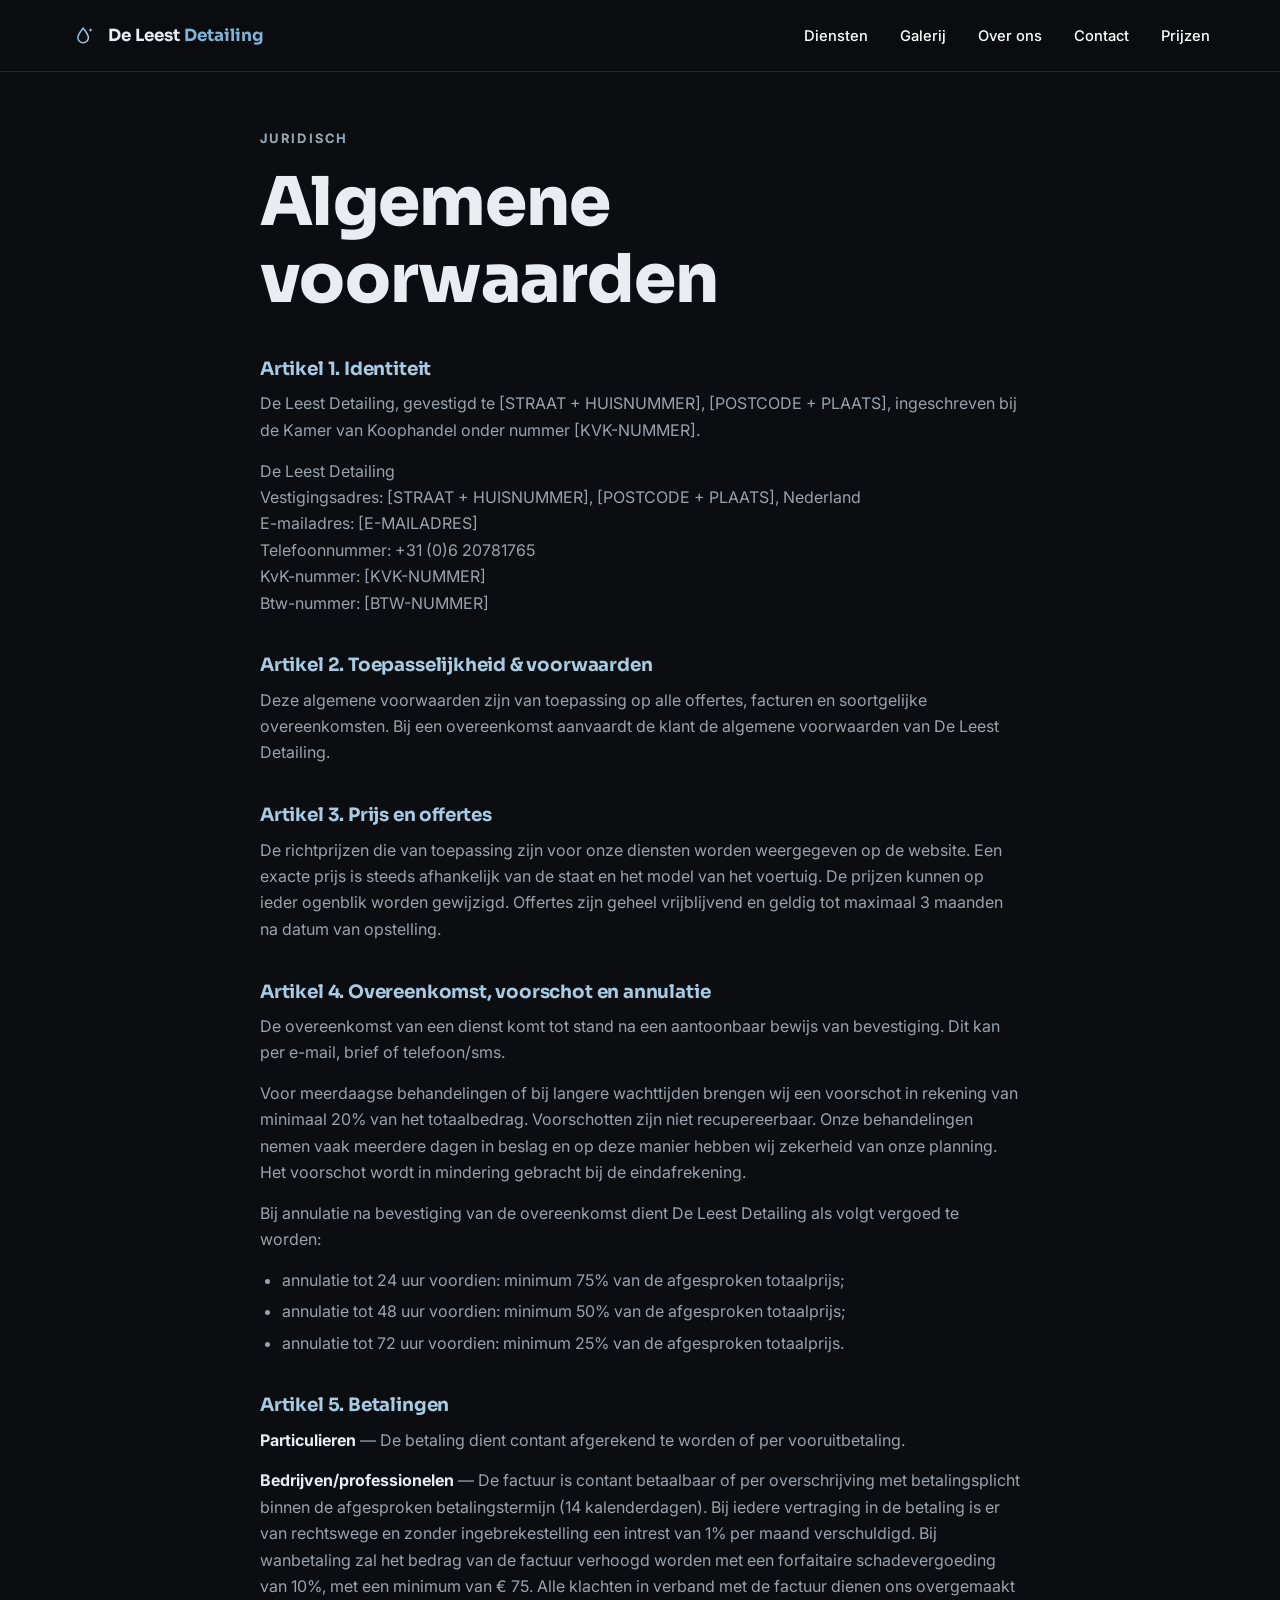
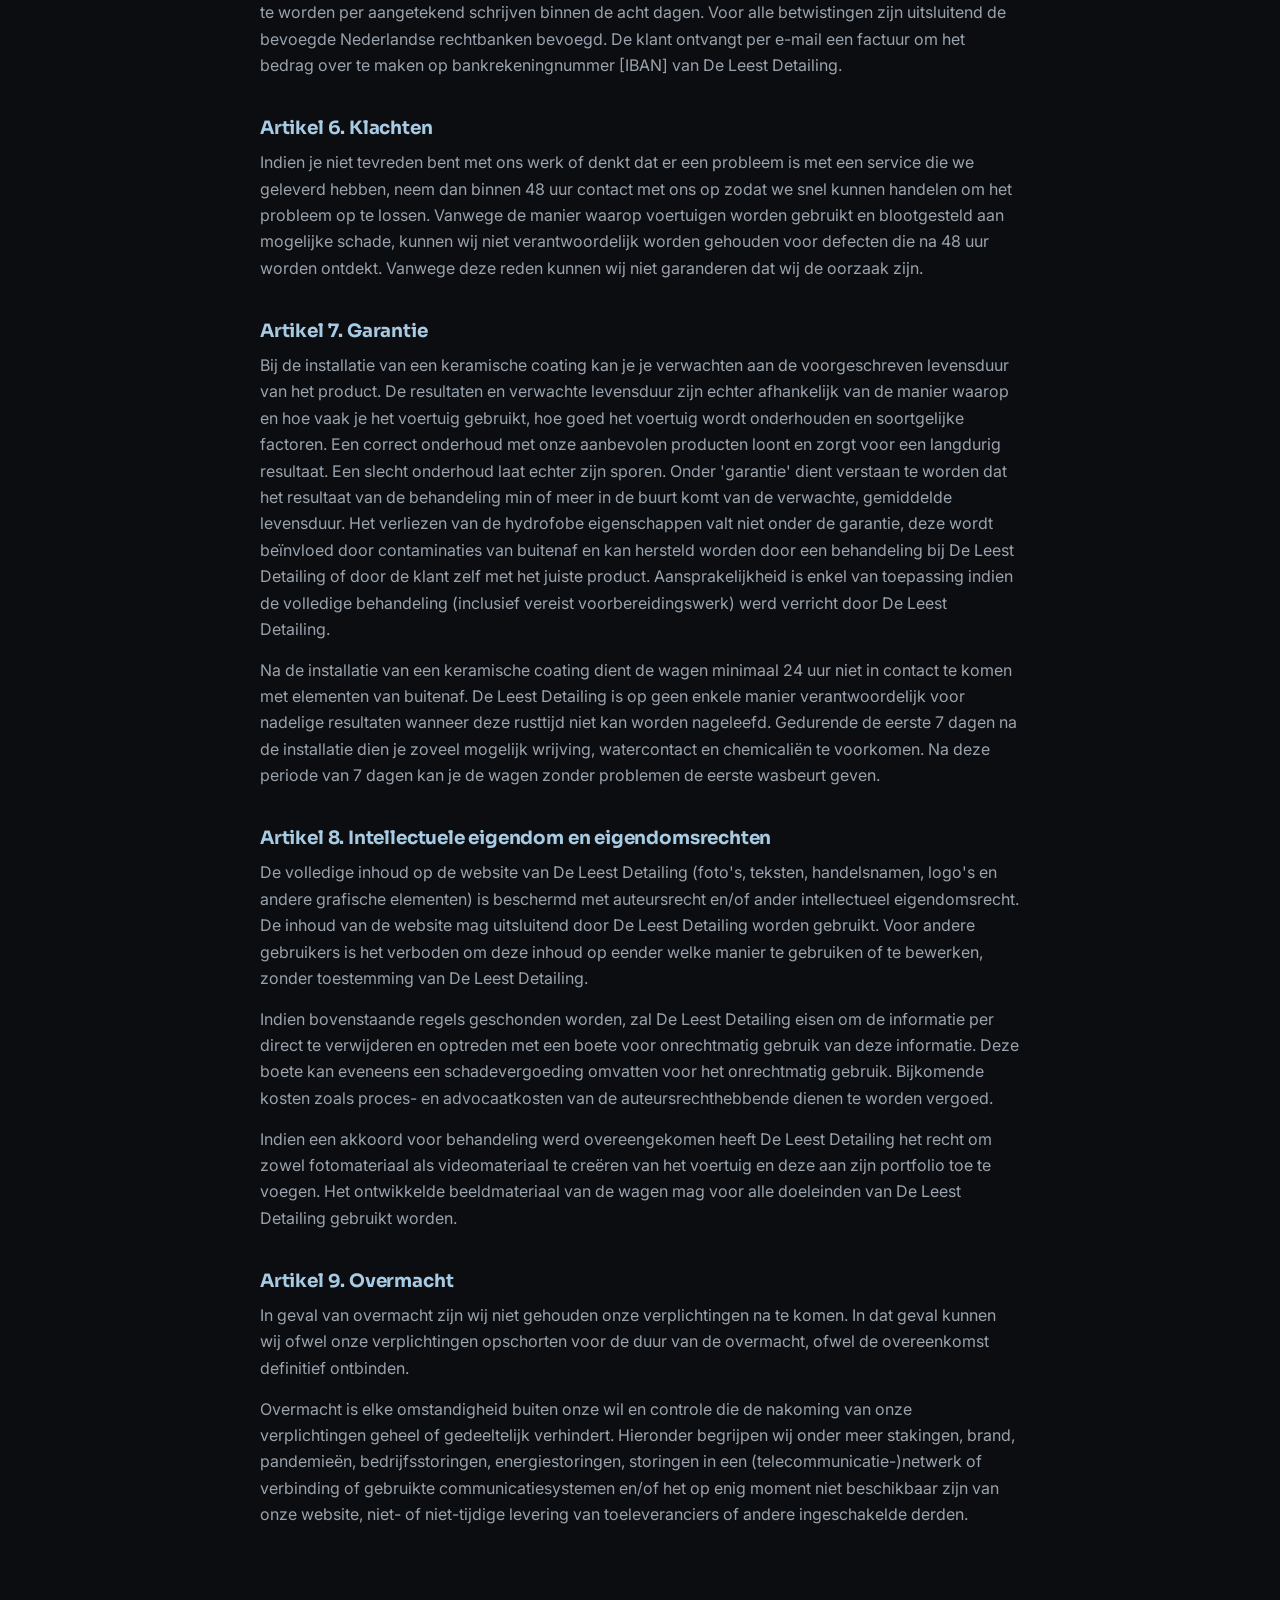
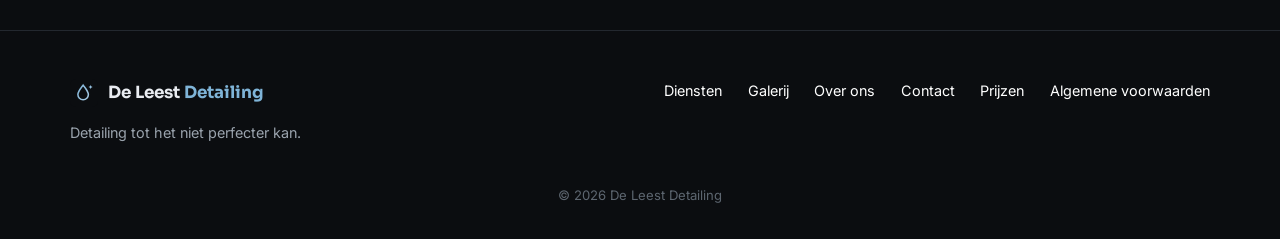
==== algemene-voorwaarden.html @ 270245f8 "Add pricing and terms pages, WhatsApp contact, UI and i18n updates" ====
<!DOCTYPE html>
<html lang="nl">
<head>
  <meta charset="UTF-8">
  <meta name="viewport" content="width=device-width, initial-scale=1.0, viewport-fit=cover">
  <meta name="theme-color" content="#0b0d10">
  <title>Algemene voorwaarden — De Leest Detailing</title>
  <meta name="description" content="Algemene voorwaarden van De Leest Detailing.">
  <meta name="robots" content="noindex">
  <link rel="icon" type="image/svg+xml" href="assets/favicon.svg">
  <link rel="preconnect" href="https://fonts.googleapis.com">
  <link rel="preconnect" href="https://fonts.gstatic.com" crossorigin>
  <link href="https://fonts.googleapis.com/css2?family=Sora:wght@400;600;700;800&family=Inter:wght@400;500;600&display=swap" rel="stylesheet">
  <link rel="stylesheet" href="css/style.css">
</head>
<body>

  <!--
    LET OP (voor de eigenaar):
    Deze tekst is overgenomen van vermijlcardetail.be (Belgisch recht) als
    startpunt. Controleer en pas aan vóór publicatie:
    - alle [HAAKJES]-placeholders invullen (KvK, BTW, adres, IBAN, e-mail);
    - Belgische verwijzingen zijn vervangen door Nederlandse placeholders —
      laat de tekst het beste even nalopen op Nederlandse wetgeving.
  -->

  <!-- ===== Header ===== -->
  <header class="site-header scrolled">
    <div class="container header-inner">
      <a href="index.html" class="logo" aria-label="De Leest Detailing">
        <img src="assets/favicon.svg" alt="" class="logo-mark" width="28" height="28">
        <span class="logo-text">De Leest <em>Detailing</em></span>
      </a>

      <nav class="main-nav" aria-label="Main navigation">
        <a href="index.html#services">Diensten</a>
        <a href="index.html#gallery">Galerij</a>
        <a href="index.html#about">Over ons</a>
        <a href="index.html#contact">Contact</a>
        <a href="index.html#pricing">Prijzen</a>
      </nav>
    </div>
  </header>

  <main>
    <section class="legal-body">
      <div class="container legal-content">
        <p class="kicker">Juridisch</p>
        <h1>Algemene voorwaarden</h1>

        <h2>Artikel 1. Identiteit</h2>
        <p>De Leest Detailing, gevestigd te [STRAAT + HUISNUMMER], [POSTCODE + PLAATS], ingeschreven bij de Kamer van Koophandel onder nummer [KVK-NUMMER].</p>
        <p>
          De Leest Detailing<br>
          Vestigingsadres: [STRAAT + HUISNUMMER], [POSTCODE + PLAATS], Nederland<br>
          E-mailadres: [E-MAILADRES]<br>
          Telefoonnummer: +31 (0)6 20781765<br>
          KvK-nummer: [KVK-NUMMER]<br>
          Btw-nummer: [BTW-NUMMER]
        </p>

        <h2>Artikel 2. Toepasselijkheid &amp; voorwaarden</h2>
        <p>Deze algemene voorwaarden zijn van toepassing op alle offertes, facturen en soortgelijke overeenkomsten. Bij een overeenkomst aanvaardt de klant de algemene voorwaarden van De Leest Detailing.</p>

        <h2>Artikel 3. Prijs en offertes</h2>
        <p>De richtprijzen die van toepassing zijn voor onze diensten worden weergegeven op de website. Een exacte prijs is steeds afhankelijk van de staat en het model van het voertuig. De prijzen kunnen op ieder ogenblik worden gewijzigd. Offertes zijn geheel vrijblijvend en geldig tot maximaal 3 maanden na datum van opstelling.</p>

        <h2>Artikel 4. Overeenkomst, voorschot en annulatie</h2>
        <p>De overeenkomst van een dienst komt tot stand na een aantoonbaar bewijs van bevestiging. Dit kan per e-mail, brief of telefoon/sms.</p>
        <p>Voor meerdaagse behandelingen of bij langere wachttijden brengen wij een voorschot in rekening van minimaal 20% van het totaalbedrag. Voorschotten zijn niet recupereerbaar. Onze behandelingen nemen vaak meerdere dagen in beslag en op deze manier hebben wij zekerheid van onze planning. Het voorschot wordt in mindering gebracht bij de eindafrekening.</p>
        <p>Bij annulatie na bevestiging van de overeenkomst dient De Leest Detailing als volgt vergoed te worden:</p>
        <ul>
          <li>annulatie tot 24 uur voordien: minimum 75% van de afgesproken totaalprijs;</li>
          <li>annulatie tot 48 uur voordien: minimum 50% van de afgesproken totaalprijs;</li>
          <li>annulatie tot 72 uur voordien: minimum 25% van de afgesproken totaalprijs.</li>
        </ul>

        <h2>Artikel 5. Betalingen</h2>
        <p><strong>Particulieren</strong> — De betaling dient contant afgerekend te worden of per vooruitbetaling.</p>
        <p><strong>Bedrijven/professionelen</strong> — De factuur is contant betaalbaar of per overschrijving met betalingsplicht binnen de afgesproken betalingstermijn (14 kalenderdagen). Bij iedere vertraging in de betaling is er van rechtswege en zonder ingebrekestelling een intrest van 1% per maand verschuldigd. Bij wanbetaling zal het bedrag van de factuur verhoogd worden met een forfaitaire schadevergoeding van 10%, met een minimum van € 75. Alle klachten in verband met de factuur dienen ons overgemaakt te worden per aangetekend schrijven binnen de acht dagen. Voor alle betwistingen zijn uitsluitend de bevoegde Nederlandse rechtbanken bevoegd. De klant ontvangt per e-mail een factuur om het bedrag over te maken op bankrekeningnummer [IBAN] van De Leest Detailing.</p>

        <h2>Artikel 6. Klachten</h2>
        <p>Indien je niet tevreden bent met ons werk of denkt dat er een probleem is met een service die we geleverd hebben, neem dan binnen 48 uur contact met ons op zodat we snel kunnen handelen om het probleem op te lossen. Vanwege de manier waarop voertuigen worden gebruikt en blootgesteld aan mogelijke schade, kunnen wij niet verantwoordelijk worden gehouden voor defecten die na 48 uur worden ontdekt. Vanwege deze reden kunnen wij niet garanderen dat wij de oorzaak zijn.</p>

        <h2>Artikel 7. Garantie</h2>
        <p>Bij de installatie van een keramische coating kan je je verwachten aan de voorgeschreven levensduur van het product. De resultaten en verwachte levensduur zijn echter afhankelijk van de manier waarop en hoe vaak je het voertuig gebruikt, hoe goed het voertuig wordt onderhouden en soortgelijke factoren. Een correct onderhoud met onze aanbevolen producten loont en zorgt voor een langdurig resultaat. Een slecht onderhoud laat echter zijn sporen. Onder 'garantie' dient verstaan te worden dat het resultaat van de behandeling min of meer in de buurt komt van de verwachte, gemiddelde levensduur. Het verliezen van de hydrofobe eigenschappen valt niet onder de garantie, deze wordt beïnvloed door contaminaties van buitenaf en kan hersteld worden door een behandeling bij De Leest Detailing of door de klant zelf met het juiste product. Aansprakelijkheid is enkel van toepassing indien de volledige behandeling (inclusief vereist voorbereidingswerk) werd verricht door De Leest Detailing.</p>
        <p>Na de installatie van een keramische coating dient de wagen minimaal 24 uur niet in contact te komen met elementen van buitenaf. De Leest Detailing is op geen enkele manier verantwoordelijk voor nadelige resultaten wanneer deze rusttijd niet kan worden nageleefd. Gedurende de eerste 7 dagen na de installatie dien je zoveel mogelijk wrijving, watercontact en chemicaliën te voorkomen. Na deze periode van 7 dagen kan je de wagen zonder problemen de eerste wasbeurt geven.</p>

        <h2>Artikel 8. Intellectuele eigendom en eigendomsrechten</h2>
        <p>De volledige inhoud op de website van De Leest Detailing (foto's, teksten, handelsnamen, logo's en andere grafische elementen) is beschermd met auteursrecht en/of ander intellectueel eigendomsrecht. De inhoud van de website mag uitsluitend door De Leest Detailing worden gebruikt. Voor andere gebruikers is het verboden om deze inhoud op eender welke manier te gebruiken of te bewerken, zonder toestemming van De Leest Detailing.</p>
        <p>Indien bovenstaande regels geschonden worden, zal De Leest Detailing eisen om de informatie per direct te verwijderen en optreden met een boete voor onrechtmatig gebruik van deze informatie. Deze boete kan eveneens een schadevergoeding omvatten voor het onrechtmatig gebruik. Bijkomende kosten zoals proces- en advocaatkosten van de auteursrechthebbende dienen te worden vergoed.</p>
        <p>Indien een akkoord voor behandeling werd overeengekomen heeft De Leest Detailing het recht om zowel fotomateriaal als videomateriaal te creëren van het voertuig en deze aan zijn portfolio toe te voegen. Het ontwikkelde beeldmateriaal van de wagen mag voor alle doeleinden van De Leest Detailing gebruikt worden.</p>

        <h2>Artikel 9. Overmacht</h2>
        <p>In geval van overmacht zijn wij niet gehouden onze verplichtingen na te komen. In dat geval kunnen wij ofwel onze verplichtingen opschorten voor de duur van de overmacht, ofwel de overeenkomst definitief ontbinden.</p>
        <p>Overmacht is elke omstandigheid buiten onze wil en controle die de nakoming van onze verplichtingen geheel of gedeeltelijk verhindert. Hieronder begrijpen wij onder meer stakingen, brand, pandemieën, bedrijfsstoringen, energiestoringen, storingen in een (telecommunicatie-)netwerk of verbinding of gebruikte communicatiesystemen en/of het op enig moment niet beschikbaar zijn van onze website, niet- of niet-tijdige levering van toeleveranciers of andere ingeschakelde derden.</p>
      </div>
    </section>
  </main>

  <!-- ===== Footer ===== -->
  <footer class="site-footer">
    <div class="container footer-inner">
      <div>
        <a href="index.html" class="logo" aria-label="De Leest Detailing">
          <img src="assets/favicon.svg" alt="" class="logo-mark" width="28" height="28">
          <span class="logo-text">De Leest <em>Detailing</em></span>
        </a>
        <p class="footer-tag">Detailing tot het niet perfecter kan.</p>
      </div>
      <div class="footer-right">
        <nav class="footer-nav" aria-label="Footer">
          <a href="index.html#services">Diensten</a>
          <a href="index.html#gallery">Galerij</a>
          <a href="index.html#about">Over ons</a>
          <a href="index.html#contact">Contact</a>
          <a href="index.html#pricing">Prijzen</a>
          <a href="algemene-voorwaarden.html">Algemene voorwaarden</a>
        </nav>
      </div>
    </div>
    <p class="footer-copy">© 2026 De Leest Detailing</p>
  </footer>

</body>
</html>
---- css/style.css ----
/* ============================================================
   De Leest Detailing — dark premium theme
   ============================================================ */

:root {
  --bg: #0b0d10;
  --bg-alt: #0e1116;
  --panel: #14171c;
  --panel-border: #23282f;
  --text: #e9ecf1;
  --muted: #9aa3ad;
  --accent: #7fb4d8;
  --accent-2: #a8cbe4;
  --accent-grad: linear-gradient(120deg, #7fb4d8, #a8cbe4);
  --radius: 14px;
  --shadow: 0 18px 50px rgba(0, 0, 0, 0.45);
  --font-head: "Sora", sans-serif;
  --font-body: "Inter", sans-serif;
  --header-h: 72px;
}

* { box-sizing: border-box; margin: 0; padding: 0; }

html { scroll-behavior: smooth; }

body {
  background: var(--bg);
  color: var(--text);
  font-family: var(--font-body);
  font-size: 16px;
  line-height: 1.65;
  -webkit-font-smoothing: antialiased;
}

img { display: block; max-width: 100%; }

h1, h2, h3, h4, h5 {
  font-family: var(--font-head);
  font-weight: 700;
  line-height: 1.15;
  letter-spacing: -0.01em;
}

h1 { font-size: clamp(2.4rem, 6vw, 4.2rem); font-weight: 800; }
h2 { font-size: clamp(1.7rem, 3.5vw, 2.5rem); margin-bottom: 1rem; }
h3.group-title {
  font-size: 1.25rem;
  text-transform: uppercase;
  letter-spacing: 0.12em;
  color: var(--accent);
  margin: 3.5rem 0 1.5rem;
}

.container { width: min(1140px, 92%); margin: 0 auto; }

.kicker {
  font-size: 0.8rem;
  font-weight: 600;
  letter-spacing: 0.18em;
  text-transform: uppercase;
  background: var(--accent-grad);
  -webkit-background-clip: text;
  background-clip: text;
  color: transparent;
  margin-bottom: 0.9rem;
}

.section { padding: 6rem 0; scroll-margin-top: calc(var(--header-h) + 0.5rem); }
.section-alt { background: var(--bg-alt); }
.section-intro { max-width: 620px; color: var(--muted); }

/* ---------- Buttons ---------- */
.btn {
  display: inline-block;
  padding: 0.85rem 1.9rem;
  border-radius: 999px;
  font-family: var(--font-head);
  font-weight: 600;
  font-size: 0.95rem;
  text-decoration: none;
  cursor: pointer;
  border: 1px solid transparent;
  transition: transform 0.2s ease, box-shadow 0.2s ease, background 0.2s ease;
}
.btn-primary {
  background: var(--accent-grad);
  color: #0b0d10;
}
.btn-primary:hover { transform: translateY(-2px); box-shadow: 0 10px 30px rgba(127, 180, 216, 0.35); }
.btn-ghost {
  border-color: rgba(255, 255, 255, 0.35);
  color: var(--text);
  background: rgba(255, 255, 255, 0.04);
  backdrop-filter: blur(4px);
}
.btn-ghost:hover { background: rgba(255, 255, 255, 0.12); transform: translateY(-2px); }
.btn-block { width: 100%; }

/* ---------- Header ---------- */
.site-header {
  position: fixed;
  inset: 0 0 auto 0;
  z-index: 100;
  height: var(--header-h);
  transition: background 0.3s ease, border-color 0.3s ease, backdrop-filter 0.3s ease;
  border-bottom: 1px solid transparent;
}
.site-header.scrolled {
  background: rgba(11, 13, 16, 0.82);
  backdrop-filter: blur(14px);
  -webkit-backdrop-filter: blur(14px);
  border-bottom-color: var(--panel-border);
}
.header-inner {
  height: var(--header-h);
  display: flex;
  align-items: center;
  justify-content: space-between;
  gap: 1.5rem;
}
.logo {
  display: flex;
  align-items: center;
  gap: 0.6rem;
  text-decoration: none;
  color: var(--text);
}
.logo-text { font-family: var(--font-head); font-weight: 700; font-size: 1.05rem; }
.logo-text em { font-style: normal; color: var(--accent); }

.main-nav { display: flex; gap: 2rem; }
.main-nav a {
  color: #fff;
  text-decoration: none;
  font-size: 0.92rem;
  font-weight: 500;
  transition: color 0.2s ease;
}

/* ---------- Social links ---------- */
.social-links { display: flex; align-items: center; gap: 1.15rem; }
.social-links a {
  display: inline-flex;
  color: #fff;
  transition: color 0.2s ease, transform 0.2s ease;
}
.social-links a svg { width: 20px; height: 20px; }
.social-links a:hover { color: var(--accent-2); transform: translateY(-2px); }
.footer-social a svg { width: 22px; height: 22px; }

.header-actions { display: flex; align-items: center; gap: 1.1rem; }
.lang-toggle { display: flex; align-items: center; gap: 0.3rem; }
.lang-btn {
  background: none;
  border: none;
  color: var(--muted);
  font: 600 0.82rem var(--font-head);
  letter-spacing: 0.06em;
  cursor: pointer;
  padding: 0.2rem 0.3rem;
  transition: color 0.2s ease;
}
.lang-btn.active { color: var(--accent); }
.lang-btn:hover { color: var(--text); }
.lang-sep { color: var(--panel-border); }

.nav-toggle {
  display: none;
  flex-direction: column;
  gap: 5px;
  background: none;
  border: none;
  cursor: pointer;
  padding: 6px;
}
.nav-toggle span {
  width: 22px; height: 2px;
  background: var(--text);
  border-radius: 2px;
  transition: transform 0.25s ease, opacity 0.25s ease;
}
.nav-toggle.open span:nth-child(1) { transform: translateY(7px) rotate(45deg); }
.nav-toggle.open span:nth-child(2) { opacity: 0; }
.nav-toggle.open span:nth-child(3) { transform: translateY(-7px) rotate(-45deg); }

/* ---------- Hero ---------- */
.hero {
  position: relative;
  min-height: 100vh;
  min-height: 100svh;
  display: flex;
  align-items: center;
  overflow: hidden;
}
.hero-bg, .hero-bg img {
  position: absolute;
  inset: 0;
  width: 100%;
  height: 100%;
  object-fit: cover;
}
.hero-overlay {
  position: absolute;
  inset: 0;
  background:
    linear-gradient(to top, var(--bg) 4%, rgba(11, 13, 16, 0.35) 55%),
    linear-gradient(100deg, rgba(11, 13, 16, 0.88) 20%, rgba(11, 13, 16, 0.35) 75%);
}
.hero-content { position: relative; z-index: 1; padding: calc(var(--header-h) + 3rem) 0 5rem; max-width: 720px; }
.hero-sub { color: #c3cad3; font-size: 1.12rem; margin: 1.4rem 0 2.4rem; max-width: 540px; }
.hero-ctas { display: flex; gap: 1rem; flex-wrap: wrap; }

/* ---------- Cards ---------- */
.card-grid {
  display: grid;
  grid-template-columns: repeat(auto-fit, minmax(280px, 1fr));
  gap: 1.4rem;
}
.card {
  position: relative;
  background: var(--panel);
  border: 1px solid var(--panel-border);
  border-radius: var(--radius);
  padding: 2.4rem 1.8rem 1.8rem;
  transition: transform 0.25s ease, border-color 0.25s ease, box-shadow 0.25s ease;
  overflow: hidden;
}
.card::before {
  content: "";
  position: absolute;
  inset: 0 0 auto 0;
  height: 3px;
  background: var(--accent-grad);
  opacity: 0;
  transition: opacity 0.25s ease;
}
.card:hover { transform: translateY(-6px); border-color: rgba(127, 180, 216, 0.4); box-shadow: var(--shadow); }
.card:hover::before { opacity: 1; }
.card h4 { font-size: 1.15rem; margin-bottom: 0.7rem; padding-right: 2.6rem; }
.card p { color: var(--muted); font-size: 0.95rem; }
.card-num {
  position: absolute;
  top: 1.2rem; right: 1.4rem;
  font-family: var(--font-head);
  font-weight: 800;
  font-size: 2.2rem;
  color: rgba(127, 180, 216, 0.16);
}
.card-flat { padding-top: 1.8rem; }
.card-flat:hover { transform: none; }

/* ---------- Motorcycle block ---------- */
.moto-block {
  display: grid;
  grid-template-columns: 1fr 1.2fr;
  gap: 2rem;
  align-items: start;
}
.moto-media img {
  border-radius: var(--radius);
  border: 1px solid var(--panel-border);
  box-shadow: var(--shadow);
  aspect-ratio: 4 / 5;
  object-fit: cover;
  width: 100%;
}
.moto-body { display: flex; flex-direction: column; gap: 1.4rem; }

.lube-box {
  background: linear-gradient(145deg, rgba(127, 180, 216, 0.10), rgba(127, 180, 216, 0.03));
  border: 1px solid rgba(127, 180, 216, 0.35);
  border-radius: var(--radius);
  padding: 1.8rem;
}
.lube-box > h4 { font-size: 1.1rem; margin-bottom: 0.5rem; }
.lube-box > p { color: var(--muted); font-size: 0.95rem; margin-bottom: 1.2rem; }
.lube-options {
  display: grid;
  grid-template-columns: 1fr 1fr;
  gap: 1rem;
}
.lube-option {
  background: rgba(11, 13, 16, 0.55);
  border: 1px solid var(--panel-border);
  border-radius: 10px;
  padding: 1.1rem 1.2rem;
}
.lube-option h5 { font-size: 0.95rem; color: var(--accent-2); margin-bottom: 0.35rem; }
.lube-option p { color: var(--muted); font-size: 0.87rem; }

/* ---------- Pricing page ---------- */
.pricing-hero { padding-top: calc(var(--header-h) + 4rem); }
.pricing-hero .section-intro, .pricing-intro { margin-bottom: 3rem; }

.pricing-grid {
  display: grid;
  grid-template-columns: repeat(4, 1fr);
  gap: 1.4rem;
  align-items: stretch;
}
.price-card {
  display: flex;
  flex-direction: column;
  padding-top: 1.8rem;
}
.price-card:hover { transform: none; }
.price-card h3 { font-size: 1.2rem; margin-bottom: 0.5rem; }
.price-tag { color: var(--muted); font-size: 0.9rem; min-height: 3.6em; }
.price {
  margin: 1.1rem 0 1.3rem;
  display: flex;
  align-items: baseline;
  gap: 0.45rem;
}
.price-from { color: var(--muted); font-size: 0.85rem; }
.price-value {
  font-family: var(--font-head);
  font-weight: 800;
  font-size: 2.1rem;
  letter-spacing: -0.01em;
}
.price-features {
  list-style: none;
  display: flex;
  flex-direction: column;
  gap: 0.6rem;
  margin-bottom: 1.6rem;
  flex: 1;
}
.price-features li {
  display: flex;
  align-items: flex-start;
  gap: 0.55rem;
  font-size: 0.9rem;
  color: #c3cad3;
}
.check { width: 17px; height: 17px; flex: none; color: var(--accent); margin-top: 0.2em; }
.price-card .btn { margin-top: auto; }

.price-card-featured {
  border-color: rgba(127, 180, 216, 0.55);
  background: linear-gradient(160deg, rgba(127, 180, 216, 0.10), rgba(127, 180, 216, 0.02) 45%), var(--panel);
}
.price-card-featured::before { opacity: 1; }
.price-card-featured h3 { padding-right: 5.4rem; }
.price-badge {
  position: absolute;
  top: 1rem; right: 1rem;
  background: var(--accent-grad);
  color: #0b0d10;
  font-family: var(--font-head);
  font-size: 0.68rem;
  font-weight: 700;
  letter-spacing: 0.1em;
  text-transform: uppercase;
  padding: 0.28rem 0.7rem;
  border-radius: 999px;
}
.pricing-note { color: var(--muted); font-size: 0.88rem; margin-top: 1.4rem; max-width: 620px; }
.pricing-note + .pricing-note { margin-top: 0.4rem; }
.services-pricing-cta { margin-top: 3rem; text-align: center; }

/* Comparison table */
.compare-wrap {
  overflow-x: auto;
  border: 1px solid var(--panel-border);
  border-radius: var(--radius);
  margin-top: 2.2rem;
  -webkit-overflow-scrolling: touch;
}
.compare-table {
  width: 100%;
  min-width: 720px;
  border-collapse: collapse;
  font-size: 0.92rem;
}
.compare-table th, .compare-table td {
  padding: 0.8rem 1.1rem;
  text-align: center;
  border-bottom: 1px solid var(--panel-border);
}
.compare-table th:first-child, .compare-table td:first-child {
  text-align: left;
  position: sticky;
  left: 0;
  background: var(--bg-alt);
  min-width: 200px;
}
.compare-table thead th {
  font-family: var(--font-head);
  font-size: 0.85rem;
  letter-spacing: 0.04em;
  background: var(--panel);
  border-bottom: 2px solid rgba(127, 180, 216, 0.35);
  white-space: nowrap;
}
.compare-table thead th:first-child { background: var(--panel); }
.compare-table tbody tr { transition: background 0.15s ease; }
.compare-table tbody tr:hover { background: rgba(127, 180, 216, 0.05); }
.compare-table tbody tr:hover td:first-child { background: #12161b; }
.compare-table tbody tr:last-child td { border-bottom: none; }
.compare-table .check { margin: 0 auto; }
.no-check { color: #4a525b; }
.compare-table .col-featured { background: rgba(127, 180, 216, 0.07); }
.compare-table tfoot td {
  font-family: var(--font-head);
  font-weight: 700;
  font-size: 1.05rem;
  border-top: 2px solid rgba(127, 180, 216, 0.35);
  border-bottom: none;
  background: var(--panel);
}
.compare-table tfoot td:first-child { background: var(--panel); }

/* CTA band */
.cta-band {
  background: linear-gradient(145deg, rgba(127, 180, 216, 0.10), rgba(127, 180, 216, 0.03));
  border: 1px solid rgba(127, 180, 216, 0.35);
  border-radius: var(--radius);
  padding: 3rem;
  text-align: center;
}
.cta-band h2 { margin-bottom: 0.7rem; }
.cta-band p { color: var(--muted); max-width: 520px; margin: 0 auto 1.8rem; }

/* ---------- About ---------- */
.about-grid {
  display: grid;
  grid-template-columns: 1.15fr 1fr;
  gap: 3rem;
  align-items: center;
}
.about-body p { color: var(--muted); margin-bottom: 1.1rem; }
.about-media img {
  border-radius: var(--radius);
  border: 1px solid var(--panel-border);
  box-shadow: var(--shadow);
  aspect-ratio: 4 / 3;
  object-fit: cover;
  width: 100%;
}
.standards {
  list-style: none;
  display: grid;
  grid-template-columns: 1fr 1fr;
  gap: 1rem;
  margin-top: 2rem;
}
.standards li {
  background: var(--panel);
  border: 1px solid var(--panel-border);
  border-radius: 10px;
  padding: 1rem 1.2rem;
  display: flex;
  flex-direction: column;
  gap: 0.15rem;
}
.standards strong { font-family: var(--font-head); font-size: 0.95rem; color: var(--accent-2); }
.standards span { font-size: 0.85rem; color: var(--muted); }

/* ---------- Gallery ---------- */
.gallery-grid {
  display: grid;
  grid-template-columns: repeat(4, 1fr);
  gap: 1rem;
  margin-top: 2rem;
}
.gallery-grid figure {
  border-radius: 12px;
  overflow: hidden;
  border: 1px solid var(--panel-border);
  aspect-ratio: 1;
}
.gallery-grid img {
  width: 100%; height: 100%;
  object-fit: cover;
  transition: transform 0.5s ease, filter 0.5s ease;
  filter: saturate(0.9);
}
.gallery-grid figure:hover img { transform: scale(1.06); filter: saturate(1.15); }

/* ---------- Contact ---------- */
.contact-grid {
  display: grid;
  grid-template-columns: 1fr 1.1fr;
  gap: 3rem;
  align-items: start;
}
.contact-body p { color: var(--muted); }
.contact-note { margin-top: 1.2rem; font-size: 0.9rem; }

.hours {
  margin-top: 1.6rem;
  background: var(--panel);
  border: 1px solid var(--panel-border);
  border-radius: var(--radius);
  padding: 1.4rem 1.6rem;
}
.hours-title {
  font-family: var(--font-head);
  font-size: 1rem;
  font-weight: 700;
  color: var(--accent-2);
  margin: 0 0 0.8rem;
}
.hours-list {
  list-style: none;
  margin: 0;
  padding: 0;
  display: flex;
  flex-direction: column;
  gap: 0.45rem;
}
.hours-list li {
  display: flex;
  justify-content: space-between;
  gap: 1rem;
  font-size: 0.92rem;
}
.hours-list li span:first-child { color: var(--muted); }
.hours-list li span:last-child { color: var(--text); white-space: nowrap; }
.hours-note {
  margin: 0.9rem 0 0;
  padding-top: 0.9rem;
  border-top: 1px solid var(--panel-border);
  font-size: 0.88rem;
}

.contact-form {
  background: var(--panel);
  border: 1px solid var(--panel-border);
  border-radius: var(--radius);
  padding: 2rem;
  display: flex;
  flex-direction: column;
  gap: 1.2rem;
  box-shadow: var(--shadow);
}
.field { display: flex; flex-direction: column; gap: 0.4rem; }
.field label {
  font-family: var(--font-head);
  font-size: 0.85rem;
  font-weight: 600;
  letter-spacing: 0.04em;
  color: var(--accent-2);
}
.field input,
.field select,
.field textarea {
  background: var(--bg);
  border: 1px solid var(--panel-border);
  border-radius: 9px;
  padding: 0.8rem 1rem;
  color: var(--text);
  font: 400 0.95rem var(--font-body);
  transition: border-color 0.2s ease, box-shadow 0.2s ease;
  width: 100%;
}
.field textarea { resize: vertical; min-height: 120px; }
.field input:focus,
.field select:focus,
.field textarea:focus {
  outline: none;
  border-color: var(--accent);
  box-shadow: 0 0 0 3px rgba(127, 180, 216, 0.18);
}
.field input::placeholder,
.field textarea::placeholder { color: #5d6670; }

.form-status { font-size: 0.92rem; min-height: 1.2em; }
.form-status.success { color: #8fd6a0; }
.form-status.error { color: #e89a9a; }

.form-call {
  border-top: 1px solid var(--panel-border);
  padding-top: 1.1rem;
  font-size: 0.88rem;
  color: var(--muted);
}
.form-call a {
  color: var(--accent-2);
  text-decoration: none;
  font-weight: 500;
  white-space: nowrap;
}
.form-call a:hover { text-decoration: underline; }

/* ---------- Footer ---------- */
.site-footer {
  border-top: 1px solid var(--panel-border);
  padding: 3rem 0 2rem;
}
.footer-inner {
  display: flex;
  justify-content: space-between;
  align-items: flex-start;
  gap: 2rem;
  flex-wrap: wrap;
}
.footer-tag { color: var(--muted); font-size: 0.9rem; margin-top: 0.5rem; }
.site-footer .logo { margin-bottom: 0.9rem; }
.footer-right {
  display: flex;
  flex-direction: column;
  align-items: flex-end;
  gap: 1.2rem;
}
.footer-social-top { display: none; }
.footer-nav { display: flex; gap: 1.6rem; flex-wrap: wrap; }
.footer-nav a { color: #fff; text-decoration: none; font-size: 0.9rem; transition: color 0.2s ease; }
.footer-nav a:hover { color: var(--accent-2); }
.footer-copy {
  text-align: center;
  color: #5d6670;
  font-size: 0.82rem;
  margin-top: 2.5rem;
}

/* ---------- Reveal animations ---------- */
.js .reveal {
  opacity: 0;
  transform: translateY(26px);
  transition: opacity 0.7s ease, transform 0.7s ease;
}
.js .reveal.visible { opacity: 1; transform: none; }

@media (prefers-reduced-motion: reduce) {
  html { scroll-behavior: auto; }
  .js .reveal { opacity: 1; transform: none; transition: none; }
}

/* ---------- Responsive ---------- */
@media (max-width: 900px) {
  .moto-block,
  .about-grid,
  .contact-grid { grid-template-columns: 1fr; }
  .moto-media img { aspect-ratio: 16 / 10; }
  .gallery-grid { grid-template-columns: repeat(3, 1fr); }
  .about-media { order: -1; }
  .header-social { display: none; }
  .pricing-grid { grid-template-columns: repeat(2, 1fr); }
}

@media (max-width: 768px) {
  .nav-toggle { display: flex; }
  .main-nav {
    position: fixed;
    top: var(--header-h);
    left: 0; right: 0;
    flex-direction: column;
    gap: 0;
    background: rgba(11, 13, 16, 0.97);
    backdrop-filter: blur(14px);
    border-bottom: 1px solid var(--panel-border);
    padding: 0.5rem 0;
    transform: translateY(-130%);
    transition: transform 0.3s ease;
  }
  .main-nav.open { transform: translateY(0); }
  .main-nav a { padding: 0.9rem 6%; font-size: 1rem; border-top: 1px solid rgba(255,255,255,0.05); }
  .main-nav a:first-child { border-top: none; }
  /* Anchor hero content to the bottom on mobile so there is no long
     black stretch between the CTA buttons and the services section */
  .hero { align-items: flex-end; }
  .hero-content { padding-bottom: 3rem; }
  /* Mobile footer: socials move above the tagline, everything left-aligned */
  .footer-inner { flex-direction: column; }
  .footer-right { align-items: flex-start; }
  .footer-right .footer-social { display: none; }
  .footer-social-top { display: flex; margin: 0.9rem 0; }
}

@media (max-width: 560px) {
  .section { padding: 4rem 0; }
  .pricing-hero { padding-top: calc(var(--header-h) + 2.5rem); }
  .pricing-grid { grid-template-columns: 1fr; }
  .price-tag { min-height: 0; }
  .cta-band { padding: 2rem 1.4rem; }
  .gallery-grid { grid-template-columns: repeat(2, 1fr); }
  .lube-options, .standards { grid-template-columns: 1fr; }
  .contact-form { padding: 1.4rem; }
  .hero-ctas { flex-direction: column; align-items: stretch; }
  .hero-ctas .btn { width: 100%; text-align: center; }
}

/* ---------- Floating page navigation (top / bottom) ---------- */
.page-nav {
  position: fixed;
  right: max(1.1rem, env(safe-area-inset-right));
  top: 50%;
  transform: translateY(-50%);
  z-index: 90;
  display: flex;
  flex-direction: column;
  gap: 0.55rem;
}
.page-nav-btn {
  width: 46px;
  height: 46px;
  display: grid;
  place-items: center;
  border-radius: 50%;
  border: 1px solid var(--panel-border);
  background: rgba(20, 23, 28, 0.72);
  backdrop-filter: blur(10px);
  -webkit-backdrop-filter: blur(10px);
  color: var(--accent-2);
  cursor: pointer;
  transition: opacity 0.25s ease, transform 0.25s ease, border-color 0.2s ease, background 0.2s ease;
}
.page-nav-btn svg { width: 19px; height: 19px; }
.page-nav-btn:hover {
  border-color: rgba(127, 180, 216, 0.55);
  background: rgba(127, 180, 216, 0.14);
  transform: scale(1.06);
}
.page-nav-btn.hidden { opacity: 0; pointer-events: none; transform: scale(0.85); }

/* ---------- Mobile & touch improvements (iOS / Android) ---------- */
html { -webkit-text-size-adjust: 100%; text-size-adjust: 100%; }
body { overflow-x: hidden; }
a, button, select { -webkit-tap-highlight-color: transparent; }
.btn, .lang-btn, .nav-toggle, .page-nav-btn { touch-action: manipulation; }

/* 16px minimum on form fields prevents iOS Safari auto-zoom on focus */
.field input, .field select, .field textarea { font-size: 1rem; }

/* Stable viewport height: keep svh (NOT dvh) so the hero does not resize
   and reflow the page when mobile browser chrome collapses during scroll */

/* Notched devices: keep header content clear of the curved corners */
.site-header {
  padding-left: env(safe-area-inset-left);
  padding-right: env(safe-area-inset-right);
}

/* Comfortable touch targets for the language toggle */
.lang-btn { padding: 0.5rem 0.55rem; }

@media (max-width: 560px) {
  .page-nav { right: max(0.8rem, env(safe-area-inset-right)); gap: 0.45rem; }
  .page-nav-btn { width: 40px; height: 40px; }
  .page-nav-btn svg { width: 17px; height: 17px; }
}

/* ---------- Gallery items (clickable) ---------- */
.gallery-item {
  display: block;
  width: 100%;
  height: 100%;
  padding: 0;
  border: 0;
  background: none;
  cursor: zoom-in;
}
.gallery-item:focus-visible {
  outline: 2px solid var(--accent-2);
  outline-offset: -2px;
}

/* ---------- Lightbox ---------- */
.lightbox {
  position: fixed;
  inset: 0;
  z-index: 200;
  display: flex;
  align-items: center;
  justify-content: center;
  padding: 1rem;
}
.lightbox[hidden] { display: none; }
.lightbox-backdrop {
  position: absolute;
  inset: 0;
  background: rgba(6, 8, 10, 0.9);
  backdrop-filter: blur(8px);
  -webkit-backdrop-filter: blur(8px);
}
.lightbox-stage {
  position: relative;
  z-index: 1;
  max-width: min(1100px, 92vw);
}
.lightbox-stage img {
  display: block;
  max-width: 100%;
  max-height: 82vh;
  border-radius: var(--radius);
  border: 1px solid var(--panel-border);
  box-shadow: var(--shadow);
  object-fit: contain;
}
.lightbox-counter {
  margin-top: 0.8rem;
  text-align: center;
  color: var(--muted);
  font-size: 0.85rem;
  letter-spacing: 0.08em;
}
.lightbox-btn {
  position: absolute;
  z-index: 2;
  width: 46px;
  height: 46px;
  display: grid;
  place-items: center;
  border-radius: 50%;
  border: 1px solid var(--panel-border);
  background: rgba(20, 23, 28, 0.72);
  backdrop-filter: blur(10px);
  -webkit-backdrop-filter: blur(10px);
  color: var(--accent-2);
  cursor: pointer;
  transition: border-color 0.2s ease, background 0.2s ease, transform 0.2s ease;
}
.lightbox-btn svg { width: 19px; height: 19px; }
.lightbox-btn:hover {
  border-color: rgba(127, 180, 216, 0.55);
  background: rgba(127, 180, 216, 0.14);
  transform: scale(1.06);
}
.lightbox-close { top: 1.1rem; right: max(1.1rem, env(safe-area-inset-right)); }
.lightbox-prev { left: max(1.1rem, env(safe-area-inset-left)); top: 50%; transform: translateY(-50%); }
.lightbox-next { right: max(1.1rem, env(safe-area-inset-right)); top: 50%; transform: translateY(-50%); }
.lightbox-prev:hover { transform: translateY(-50%) scale(1.06); }
.lightbox-next:hover { transform: translateY(-50%) scale(1.06); }
.lightbox-btn.hidden { display: none; }

body.lightbox-open { overflow: hidden; }

@media (max-width: 560px) {
  .lightbox-btn { width: 42px; height: 42px; }
  .lightbox { padding: 0.6rem; }
}

/* Hide floating page-nav arrows on phones/tablets (must come after the
   base .page-nav rules to win the cascade) */
@media (max-width: 768px) {
  .page-nav { display: none; }
}

/* ---------- Cookie consent banner ---------- */
.cookie-banner {
  position: fixed;
  left: max(1.25rem, env(safe-area-inset-left));
  bottom: max(1.25rem, env(safe-area-inset-bottom));
  z-index: 150;
  width: min(400px, calc(100vw - 2.5rem));
  background: rgba(20, 23, 28, 0.94);
  backdrop-filter: blur(12px);
  -webkit-backdrop-filter: blur(12px);
  border: 1px solid var(--panel-border);
  border-radius: var(--radius);
  box-shadow: var(--shadow);
  padding: 1.3rem 1.4rem;
  animation: cookie-in 0.45s cubic-bezier(0.22, 0.9, 0.3, 1) 0.6s backwards;
}
.cookie-banner[hidden] { display: none; }
.cookie-text {
  font-size: 0.88rem;
  line-height: 1.6;
  color: var(--muted);
  margin-bottom: 1rem;
}
.cookie-actions { display: flex; gap: 0.6rem; }
.cookie-actions .btn {
  flex: 1;
  padding: 0.65rem 1rem;
  font-size: 0.85rem;
  text-align: center;
}
@keyframes cookie-in {
  from { opacity: 0; transform: translateY(16px); }
  to { opacity: 1; transform: translateY(0); }
}
@media (prefers-reduced-motion: reduce) {
  .cookie-banner { animation: none; }
}
@media (max-width: 560px) {
  .cookie-banner {
    left: max(0.8rem, env(safe-area-inset-left));
    right: max(0.8rem, env(safe-area-inset-right));
    bottom: max(0.8rem, env(safe-area-inset-bottom));
    width: auto;
    padding: 1.1rem 1.15rem;
  }
}

/* ---------- Legal page (algemene voorwaarden) ---------- */
.legal-body {
  padding: calc(var(--header-h) + 3.5rem) 0 5.5rem;
}
.legal-content { max-width: 760px; }
.legal-content h1 { margin-bottom: 2.5rem; }
.legal-content h2 {
  font-size: 1.15rem;
  margin: 2.4rem 0 0.7rem;
  color: var(--accent-2);
}
.legal-content p { color: var(--muted); margin-bottom: 0.9rem; }
.legal-content p strong { color: var(--text); }
.legal-content ul {
  color: var(--muted);
  margin: 0.4rem 0 1rem 1.4rem;
}
.legal-content li { margin-bottom: 0.3rem; }
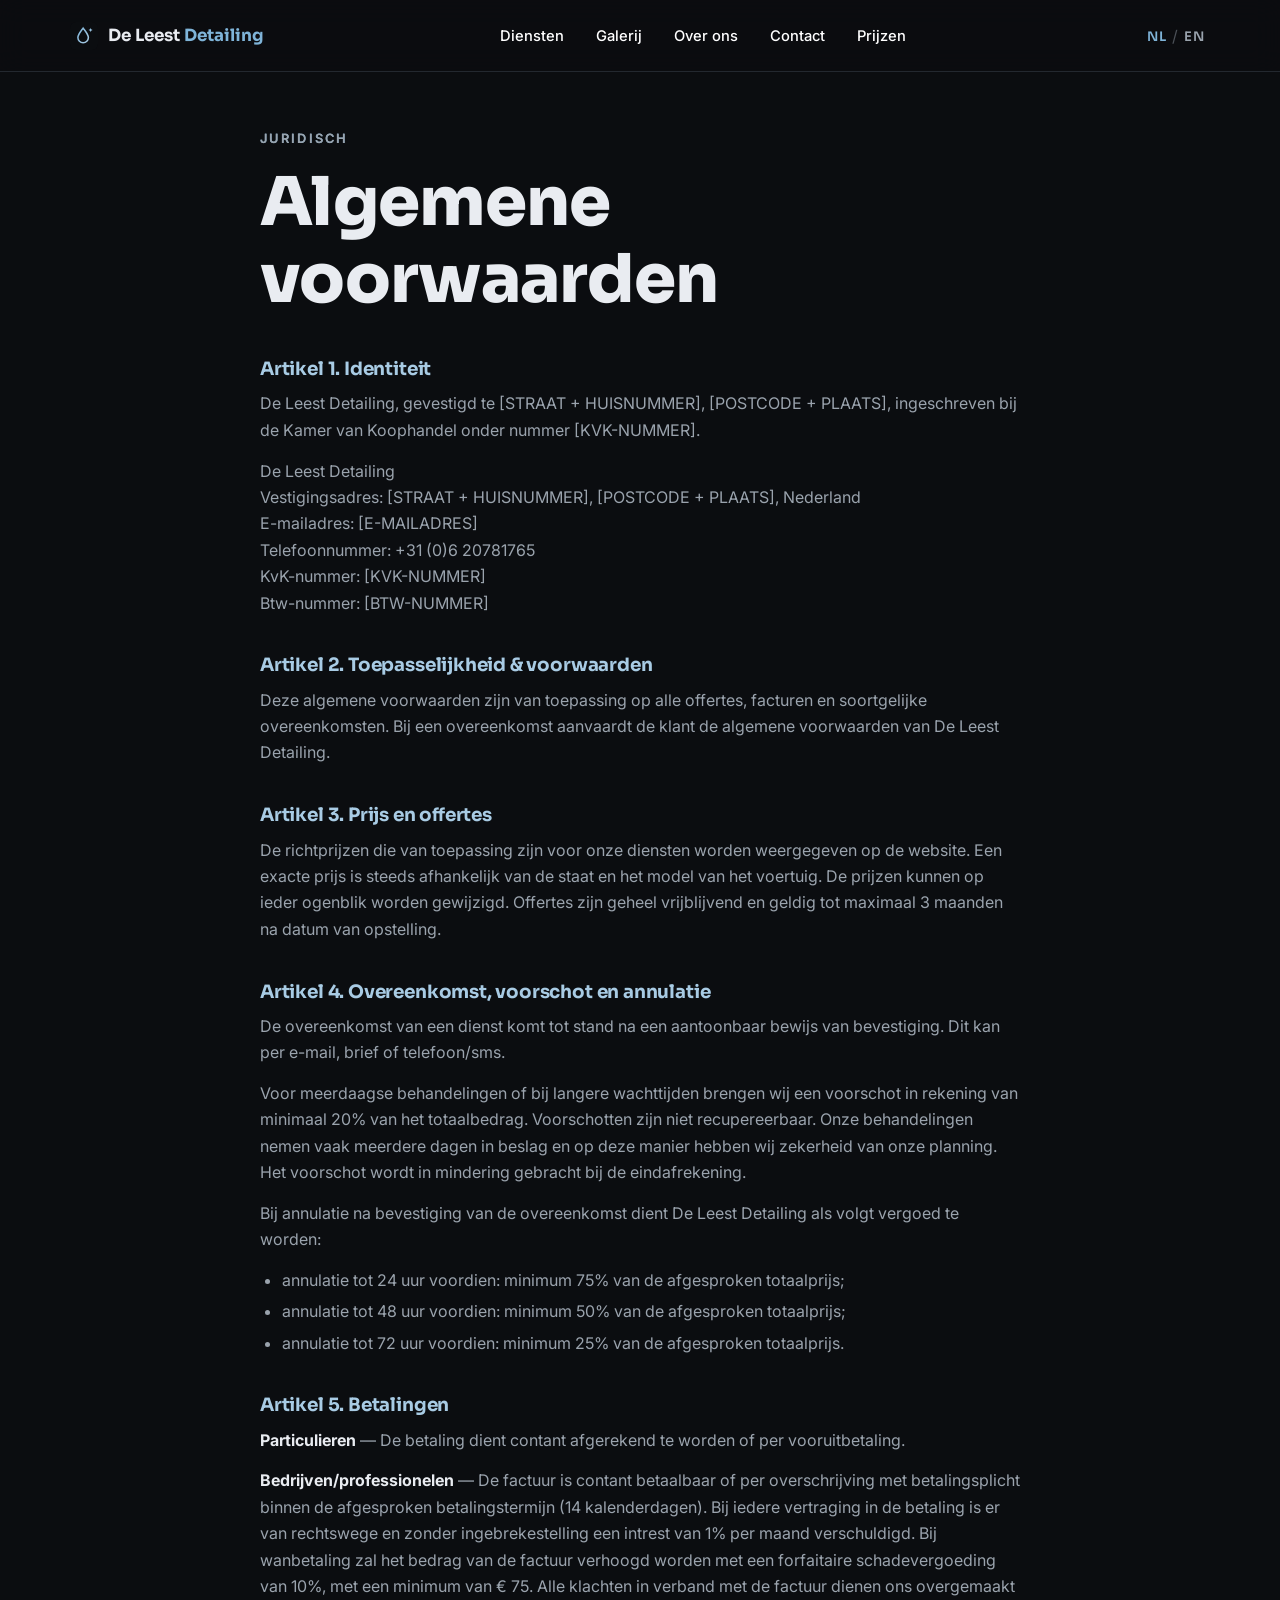
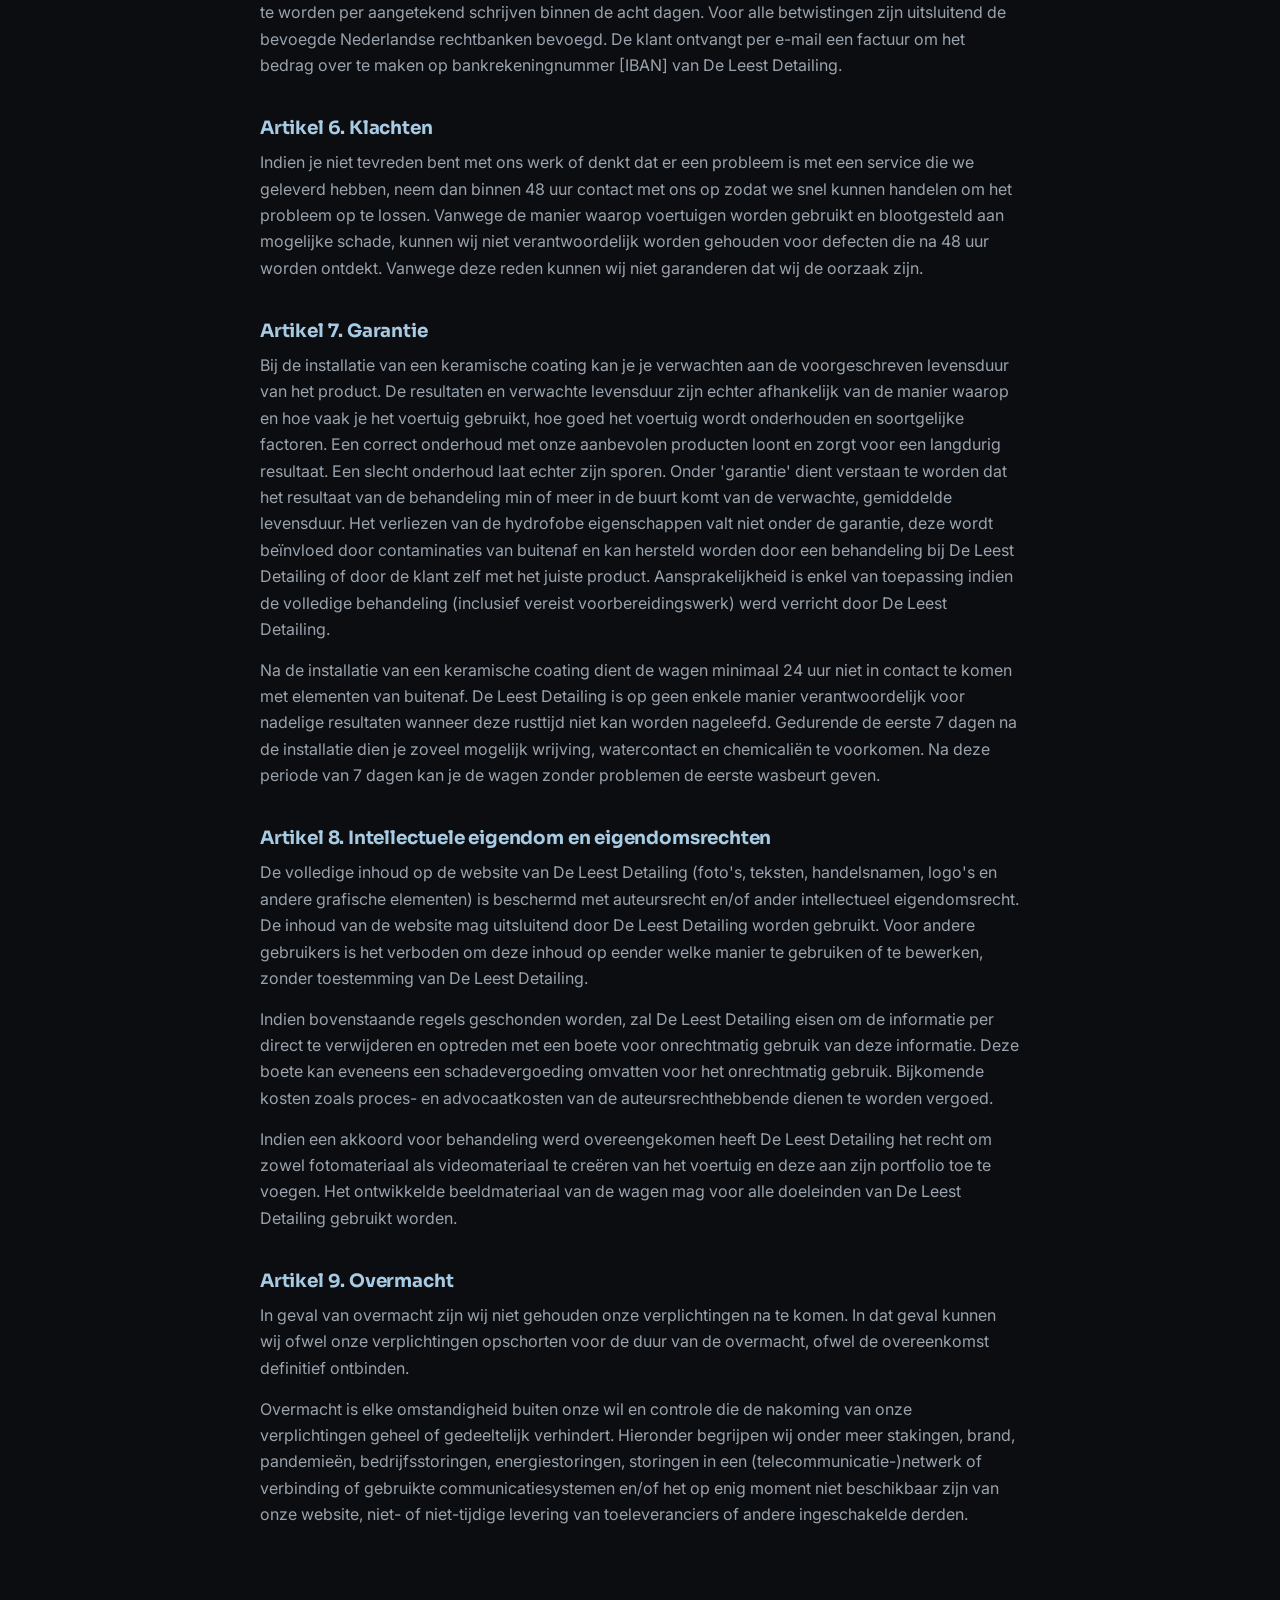
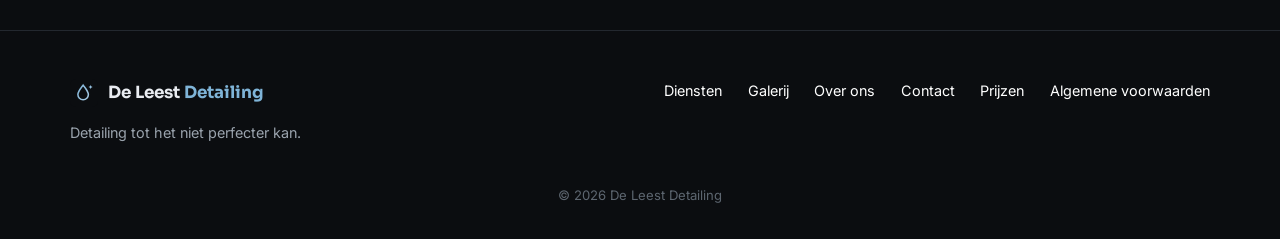
==== commit 4ef641d8: "Make terms & conditions bilingual (NL/EN), update pricing headline to every vehicle - algemene-voorw" ====
--- a/algemene-voorwaarden.html
+++ b/algemene-voorwaarden.html
@@ -4,8 +4,8 @@
   <meta charset="UTF-8">
   <meta name="viewport" content="width=device-width, initial-scale=1.0, viewport-fit=cover">
   <meta name="theme-color" content="#0b0d10">
-  <title>Algemene voorwaarden — De Leest Detailing</title>
-  <meta name="description" content="Algemene voorwaarden van De Leest Detailing.">
+  <title data-i18n="legal.meta.title">Algemene voorwaarden — De Leest Detailing</title>
+  <meta name="description" content="Algemene voorwaarden van De Leest Detailing." data-i18n-content="legal.meta.desc">
   <meta name="robots" content="noindex">
   <link rel="icon" type="image/svg+xml" href="assets/favicon.svg">
   <link rel="preconnect" href="https://fonts.googleapis.com">
@@ -20,8 +20,9 @@
     Deze tekst is overgenomen van vermijlcardetail.be (Belgisch recht) als
     startpunt. Controleer en pas aan vóór publicatie:
     - alle [HAAKJES]-placeholders invullen (KvK, BTW, adres, IBAN, e-mail);
-    - Belgische verwijzingen zijn vervangen door Nederlandse placeholders —
-      laat de tekst het beste even nalopen op Nederlandse wetgeving.
+    - laat de tekst het beste even nalopen op Nederlandse wetgeving.
+    De teksten staan in js/i18n.js onder de "legal.*"-keys — de Nederlandse
+    én Engelse versie daar aanpassen, deze HTML alleen voor opmaak wijzigen.
   -->
 
   <!-- ===== Header ===== -->
@@ -33,67 +34,75 @@
       </a>
 
       <nav class="main-nav" aria-label="Main navigation">
-        <a href="index.html#services">Diensten</a>
-        <a href="index.html#gallery">Galerij</a>
-        <a href="index.html#about">Over ons</a>
-        <a href="index.html#contact">Contact</a>
-        <a href="index.html#pricing">Prijzen</a>
+        <a href="index.html#services" data-i18n="nav.services">Diensten</a>
+        <a href="index.html#gallery" data-i18n="nav.gallery">Galerij</a>
+        <a href="index.html#about" data-i18n="nav.about">Over ons</a>
+        <a href="index.html#contactForm" data-i18n="nav.contact">Contact</a>
+        <a href="index.html#pricing" data-i18n="nav.pricing">Prijzen</a>
       </nav>
+
+      <div class="header-actions">
+        <div class="lang-toggle" role="group" aria-label="Taal / Language">
+          <button type="button" data-lang="nl" class="lang-btn active">NL</button>
+          <span class="lang-sep" aria-hidden="true">/</span>
+          <button type="button" data-lang="en" class="lang-btn">EN</button>
+        </div>
+      </div>
     </div>
   </header>
 
   <main>
     <section class="legal-body">
       <div class="container legal-content">
-        <p class="kicker">Juridisch</p>
-        <h1>Algemene voorwaarden</h1>
+        <p class="kicker" data-i18n="legal.kicker">Juridisch</p>
+        <h1 data-i18n="legal.title">Algemene voorwaarden</h1>
 
-        <h2>Artikel 1. Identiteit</h2>
-        <p>De Leest Detailing, gevestigd te [STRAAT + HUISNUMMER], [POSTCODE + PLAATS], ingeschreven bij de Kamer van Koophandel onder nummer [KVK-NUMMER].</p>
+        <h2 data-i18n="legal.a1.title">Artikel 1. Identiteit</h2>
+        <p data-i18n="legal.a1.p1">De Leest Detailing, gevestigd te [STRAAT + HUISNUMMER], [POSTCODE + PLAATS], ingeschreven bij de Kamer van Koophandel onder nummer [KVK-NUMMER].</p>
         <p>
           De Leest Detailing<br>
-          Vestigingsadres: [STRAAT + HUISNUMMER], [POSTCODE + PLAATS], Nederland<br>
-          E-mailadres: [E-MAILADRES]<br>
-          Telefoonnummer: +31 (0)6 20781765<br>
-          KvK-nummer: [KVK-NUMMER]<br>
-          Btw-nummer: [BTW-NUMMER]
+          <span data-i18n="legal.a1.line2">Vestigingsadres: [STRAAT + HUISNUMMER], [POSTCODE + PLAATS], Nederland</span><br>
+          <span data-i18n="legal.a1.line3">E-mailadres: [E-MAILADRES]</span><br>
+          <span data-i18n="legal.a1.line4">Telefoonnummer: +31 (0)6 20781765</span><br>
+          <span data-i18n="legal.a1.line5">KvK-nummer: [KVK-NUMMER]</span><br>
+          <span data-i18n="legal.a1.line6">Btw-nummer: [BTW-NUMMER]</span>
         </p>
 
-        <h2>Artikel 2. Toepasselijkheid &amp; voorwaarden</h2>
-        <p>Deze algemene voorwaarden zijn van toepassing op alle offertes, facturen en soortgelijke overeenkomsten. Bij een overeenkomst aanvaardt de klant de algemene voorwaarden van De Leest Detailing.</p>
+        <h2 data-i18n="legal.a2.title">Artikel 2. Toepasselijkheid &amp; voorwaarden</h2>
+        <p data-i18n="legal.a2.p1">Deze algemene voorwaarden zijn van toepassing op alle offertes, facturen en soortgelijke overeenkomsten. Bij een overeenkomst aanvaardt de klant de algemene voorwaarden van De Leest Detailing.</p>
 
-        <h2>Artikel 3. Prijs en offertes</h2>
-        <p>De richtprijzen die van toepassing zijn voor onze diensten worden weergegeven op de website. Een exacte prijs is steeds afhankelijk van de staat en het model van het voertuig. De prijzen kunnen op ieder ogenblik worden gewijzigd. Offertes zijn geheel vrijblijvend en geldig tot maximaal 3 maanden na datum van opstelling.</p>
+        <h2 data-i18n="legal.a3.title">Artikel 3. Prijs en offertes</h2>
+        <p data-i18n="legal.a3.p1">De richtprijzen die van toepassing zijn voor onze diensten worden weergegeven op de website. Een exacte prijs is steeds afhankelijk van de staat en het model van het voertuig. De prijzen kunnen op ieder ogenblik worden gewijzigd. Offertes zijn geheel vrijblijvend en geldig tot maximaal 3 maanden na datum van opstelling.</p>
 
-        <h2>Artikel 4. Overeenkomst, voorschot en annulatie</h2>
-        <p>De overeenkomst van een dienst komt tot stand na een aantoonbaar bewijs van bevestiging. Dit kan per e-mail, brief of telefoon/sms.</p>
-        <p>Voor meerdaagse behandelingen of bij langere wachttijden brengen wij een voorschot in rekening van minimaal 20% van het totaalbedrag. Voorschotten zijn niet recupereerbaar. Onze behandelingen nemen vaak meerdere dagen in beslag en op deze manier hebben wij zekerheid van onze planning. Het voorschot wordt in mindering gebracht bij de eindafrekening.</p>
-        <p>Bij annulatie na bevestiging van de overeenkomst dient De Leest Detailing als volgt vergoed te worden:</p>
+        <h2 data-i18n="legal.a4.title">Artikel 4. Overeenkomst, voorschot en annulatie</h2>
+        <p data-i18n="legal.a4.p1">De overeenkomst van een dienst komt tot stand na een aantoonbaar bewijs van bevestiging. Dit kan per e-mail, brief of telefoon/sms.</p>
+        <p data-i18n="legal.a4.p2">Voor meerdaagse behandelingen of bij langere wachttijden brengen wij een voorschot in rekening van minimaal 20% van het totaalbedrag. Voorschotten zijn niet recupereerbaar. Onze behandelingen nemen vaak meerdere dagen in beslag en op deze manier hebben wij zekerheid van onze planning. Het voorschot wordt in mindering gebracht bij de eindafrekening.</p>
+        <p data-i18n="legal.a4.p3">Bij annulatie na bevestiging van de overeenkomst dient De Leest Detailing als volgt vergoed te worden:</p>
         <ul>
-          <li>annulatie tot 24 uur voordien: minimum 75% van de afgesproken totaalprijs;</li>
-          <li>annulatie tot 48 uur voordien: minimum 50% van de afgesproken totaalprijs;</li>
-          <li>annulatie tot 72 uur voordien: minimum 25% van de afgesproken totaalprijs.</li>
+          <li data-i18n="legal.a4.li1">annulatie tot 24 uur voordien: minimum 75% van de afgesproken totaalprijs;</li>
+          <li data-i18n="legal.a4.li2">annulatie tot 48 uur voordien: minimum 50% van de afgesproken totaalprijs;</li>
+          <li data-i18n="legal.a4.li3">annulatie tot 72 uur voordien: minimum 25% van de afgesproken totaalprijs.</li>
         </ul>
 
-        <h2>Artikel 5. Betalingen</h2>
-        <p><strong>Particulieren</strong> — De betaling dient contant afgerekend te worden of per vooruitbetaling.</p>
-        <p><strong>Bedrijven/professionelen</strong> — De factuur is contant betaalbaar of per overschrijving met betalingsplicht binnen de afgesproken betalingstermijn (14 kalenderdagen). Bij iedere vertraging in de betaling is er van rechtswege en zonder ingebrekestelling een intrest van 1% per maand verschuldigd. Bij wanbetaling zal het bedrag van de factuur verhoogd worden met een forfaitaire schadevergoeding van 10%, met een minimum van € 75. Alle klachten in verband met de factuur dienen ons overgemaakt te worden per aangetekend schrijven binnen de acht dagen. Voor alle betwistingen zijn uitsluitend de bevoegde Nederlandse rechtbanken bevoegd. De klant ontvangt per e-mail een factuur om het bedrag over te maken op bankrekeningnummer [IBAN] van De Leest Detailing.</p>
+        <h2 data-i18n="legal.a5.title">Artikel 5. Betalingen</h2>
+        <p><strong data-i18n="legal.a5.p1lead">Particulieren</strong> — <span data-i18n="legal.a5.p1text">De betaling dient contant afgerekend te worden of per vooruitbetaling.</span></p>
+        <p><strong data-i18n="legal.a5.p2lead">Bedrijven/professionelen</strong> — <span data-i18n="legal.a5.p2text">De factuur is contant betaalbaar of per overschrijving met betalingsplicht binnen de afgesproken betalingstermijn (14 kalenderdagen). Bij iedere vertraging in de betaling is er van rechtswege en zonder ingebrekestelling een intrest van 1% per maand verschuldigd. Bij wanbetaling zal het bedrag van de factuur verhoogd worden met een forfaitaire schadevergoeding van 10%, met een minimum van € 75. Alle klachten in verband met de factuur dienen ons overgemaakt te worden per aangetekend schrijven binnen de acht dagen. Voor alle betwistingen zijn uitsluitend de bevoegde Nederlandse rechtbanken bevoegd. De klant ontvangt per e-mail een factuur om het bedrag over te maken op bankrekeningnummer [IBAN] van De Leest Detailing.</span></p>
 
-        <h2>Artikel 6. Klachten</h2>
-        <p>Indien je niet tevreden bent met ons werk of denkt dat er een probleem is met een service die we geleverd hebben, neem dan binnen 48 uur contact met ons op zodat we snel kunnen handelen om het probleem op te lossen. Vanwege de manier waarop voertuigen worden gebruikt en blootgesteld aan mogelijke schade, kunnen wij niet verantwoordelijk worden gehouden voor defecten die na 48 uur worden ontdekt. Vanwege deze reden kunnen wij niet garanderen dat wij de oorzaak zijn.</p>
+        <h2 data-i18n="legal.a6.title">Artikel 6. Klachten</h2>
+        <p data-i18n="legal.a6.p1">Indien je niet tevreden bent met ons werk of denkt dat er een probleem is met een service die we geleverd hebben, neem dan binnen 48 uur contact met ons op zodat we snel kunnen handelen om het probleem op te lossen. Vanwege de manier waarop voertuigen worden gebruikt en blootgesteld aan mogelijke schade, kunnen wij niet verantwoordelijk worden gehouden voor defecten die na 48 uur worden ontdekt. Vanwege deze reden kunnen wij niet garanderen dat wij de oorzaak zijn.</p>
 
-        <h2>Artikel 7. Garantie</h2>
-        <p>Bij de installatie van een keramische coating kan je je verwachten aan de voorgeschreven levensduur van het product. De resultaten en verwachte levensduur zijn echter afhankelijk van de manier waarop en hoe vaak je het voertuig gebruikt, hoe goed het voertuig wordt onderhouden en soortgelijke factoren. Een correct onderhoud met onze aanbevolen producten loont en zorgt voor een langdurig resultaat. Een slecht onderhoud laat echter zijn sporen. Onder 'garantie' dient verstaan te worden dat het resultaat van de behandeling min of meer in de buurt komt van de verwachte, gemiddelde levensduur. Het verliezen van de hydrofobe eigenschappen valt niet onder de garantie, deze wordt beïnvloed door contaminaties van buitenaf en kan hersteld worden door een behandeling bij De Leest Detailing of door de klant zelf met het juiste product. Aansprakelijkheid is enkel van toepassing indien de volledige behandeling (inclusief vereist voorbereidingswerk) werd verricht door De Leest Detailing.</p>
-        <p>Na de installatie van een keramische coating dient de wagen minimaal 24 uur niet in contact te komen met elementen van buitenaf. De Leest Detailing is op geen enkele manier verantwoordelijk voor nadelige resultaten wanneer deze rusttijd niet kan worden nageleefd. Gedurende de eerste 7 dagen na de installatie dien je zoveel mogelijk wrijving, watercontact en chemicaliën te voorkomen. Na deze periode van 7 dagen kan je de wagen zonder problemen de eerste wasbeurt geven.</p>
+        <h2 data-i18n="legal.a7.title">Artikel 7. Garantie</h2>
+        <p data-i18n="legal.a7.p1">Bij de installatie van een keramische coating kan je je verwachten aan de voorgeschreven levensduur van het product. De resultaten en verwachte levensduur zijn echter afhankelijk van de manier waarop en hoe vaak je het voertuig gebruikt, hoe goed het voertuig wordt onderhouden en soortgelijke factoren. Een correct onderhoud met onze aanbevolen producten loont en zorgt voor een langdurig resultaat. Een slecht onderhoud laat echter zijn sporen. Onder 'garantie' dient verstaan te worden dat het resultaat van de behandeling min of meer in de buurt komt van de verwachte, gemiddelde levensduur. Het verliezen van de hydrofobe eigenschappen valt niet onder de garantie, deze wordt beïnvloed door contaminaties van buitenaf en kan hersteld worden door een behandeling bij De Leest Detailing of door de klant zelf met het juiste product. Aansprakelijkheid is enkel van toepassing indien de volledige behandeling (inclusief vereist voorbereidingswerk) werd verricht door De Leest Detailing.</p>
+        <p data-i18n="legal.a7.p2">Na de installatie van een keramische coating dient de wagen minimaal 24 uur niet in contact te komen met elementen van buitenaf. De Leest Detailing is op geen enkele manier verantwoordelijk voor nadelige resultaten wanneer deze rusttijd niet kan worden nageleefd. Gedurende de eerste 7 dagen na de installatie dien je zoveel mogelijk wrijving, watercontact en chemicaliën te voorkomen. Na deze periode van 7 dagen kan je de wagen zonder problemen de eerste wasbeurt geven.</p>
 
-        <h2>Artikel 8. Intellectuele eigendom en eigendomsrechten</h2>
-        <p>De volledige inhoud op de website van De Leest Detailing (foto's, teksten, handelsnamen, logo's en andere grafische elementen) is beschermd met auteursrecht en/of ander intellectueel eigendomsrecht. De inhoud van de website mag uitsluitend door De Leest Detailing worden gebruikt. Voor andere gebruikers is het verboden om deze inhoud op eender welke manier te gebruiken of te bewerken, zonder toestemming van De Leest Detailing.</p>
-        <p>Indien bovenstaande regels geschonden worden, zal De Leest Detailing eisen om de informatie per direct te verwijderen en optreden met een boete voor onrechtmatig gebruik van deze informatie. Deze boete kan eveneens een schadevergoeding omvatten voor het onrechtmatig gebruik. Bijkomende kosten zoals proces- en advocaatkosten van de auteursrechthebbende dienen te worden vergoed.</p>
-        <p>Indien een akkoord voor behandeling werd overeengekomen heeft De Leest Detailing het recht om zowel fotomateriaal als videomateriaal te creëren van het voertuig en deze aan zijn portfolio toe te voegen. Het ontwikkelde beeldmateriaal van de wagen mag voor alle doeleinden van De Leest Detailing gebruikt worden.</p>
+        <h2 data-i18n="legal.a8.title">Artikel 8. Intellectuele eigendom en eigendomsrechten</h2>
+        <p data-i18n="legal.a8.p1">De volledige inhoud op de website van De Leest Detailing (foto's, teksten, handelsnamen, logo's en andere grafische elementen) is beschermd met auteursrecht en/of ander intellectueel eigendomsrecht. De inhoud van de website mag uitsluitend door De Leest Detailing worden gebruikt. Voor andere gebruikers is het verboden om deze inhoud op eender welke manier te gebruiken of te bewerken, zonder toestemming van De Leest Detailing.</p>
+        <p data-i18n="legal.a8.p2">Indien bovenstaande regels geschonden worden, zal De Leest Detailing eisen om de informatie per direct te verwijderen en optreden met een boete voor onrechtmatig gebruik van deze informatie. Deze boete kan eveneens een schadevergoeding omvatten voor het onrechtmatig gebruik. Bijkomende kosten zoals proces- en advocaatkosten van de auteursrechthebbende dienen te worden vergoed.</p>
+        <p data-i18n="legal.a8.p3">Indien een akkoord voor behandeling werd overeengekomen heeft De Leest Detailing het recht om zowel fotomateriaal als videomateriaal te creëren van het voertuig en deze aan zijn portfolio toe te voegen. Het ontwikkelde beeldmateriaal van de wagen mag voor alle doeleinden van De Leest Detailing gebruikt worden.</p>
 
-        <h2>Artikel 9. Overmacht</h2>
-        <p>In geval van overmacht zijn wij niet gehouden onze verplichtingen na te komen. In dat geval kunnen wij ofwel onze verplichtingen opschorten voor de duur van de overmacht, ofwel de overeenkomst definitief ontbinden.</p>
-        <p>Overmacht is elke omstandigheid buiten onze wil en controle die de nakoming van onze verplichtingen geheel of gedeeltelijk verhindert. Hieronder begrijpen wij onder meer stakingen, brand, pandemieën, bedrijfsstoringen, energiestoringen, storingen in een (telecommunicatie-)netwerk of verbinding of gebruikte communicatiesystemen en/of het op enig moment niet beschikbaar zijn van onze website, niet- of niet-tijdige levering van toeleveranciers of andere ingeschakelde derden.</p>
+        <h2 data-i18n="legal.a9.title">Artikel 9. Overmacht</h2>
+        <p data-i18n="legal.a9.p1">In geval van overmacht zijn wij niet gehouden onze verplichtingen na te komen. In dat geval kunnen wij ofwel onze verplichtingen opschorten voor de duur van de overmacht, ofwel de overeenkomst definitief ontbinden.</p>
+        <p data-i18n="legal.a9.p2">Overmacht is elke omstandigheid buiten onze wil en controle die de nakoming van onze verplichtingen geheel of gedeeltelijk verhindert. Hieronder begrijpen wij onder meer stakingen, brand, pandemieën, bedrijfsstoringen, energiestoringen, storingen in een (telecommunicatie-)netwerk of verbinding of gebruikte communicatiesystemen en/of het op enig moment niet beschikbaar zijn van onze website, niet- of niet-tijdige levering van toeleveranciers of andere ingeschakelde derden.</p>
       </div>
     </section>
   </main>
@@ -106,21 +115,23 @@
           <img src="assets/favicon.svg" alt="" class="logo-mark" width="28" height="28">
           <span class="logo-text">De Leest <em>Detailing</em></span>
         </a>
-        <p class="footer-tag">Detailing tot het niet perfecter kan.</p>
+        <p class="footer-tag" data-i18n="footer.tag">Detailing tot het niet perfecter kan.</p>
       </div>
       <div class="footer-right">
         <nav class="footer-nav" aria-label="Footer">
-          <a href="index.html#services">Diensten</a>
-          <a href="index.html#gallery">Galerij</a>
-          <a href="index.html#about">Over ons</a>
-          <a href="index.html#contact">Contact</a>
-          <a href="index.html#pricing">Prijzen</a>
-          <a href="algemene-voorwaarden.html">Algemene voorwaarden</a>
+          <a href="index.html#services" data-i18n="nav.services">Diensten</a>
+          <a href="index.html#gallery" data-i18n="nav.gallery">Galerij</a>
+          <a href="index.html#about" data-i18n="nav.about">Over ons</a>
+          <a href="index.html#contactForm" data-i18n="nav.contact">Contact</a>
+          <a href="index.html#pricing" data-i18n="nav.pricing">Prijzen</a>
+          <a href="algemene-voorwaarden.html" data-i18n="footer.terms">Algemene voorwaarden</a>
         </nav>
       </div>
     </div>
-    <p class="footer-copy">© 2026 De Leest Detailing</p>
+    <p class="footer-copy">© <span id="year">2026</span> De Leest Detailing</p>
   </footer>
 
+  <script src="js/i18n.js"></script>
+  <script src="js/main.js"></script>
 </body>
 </html>
--- a/css/style.css
+++ b/css/style.css
@@ -149,7 +149,7 @@
 .footer-social a svg { width: 22px; height: 22px; }
 
 .header-actions { display: flex; align-items: center; gap: 1.1rem; }
-.lang-toggle { display: flex; align-items: center; gap: 0.3rem; }
+.lang-toggle { display: flex; align-items: center; }
 .lang-btn {
   background: none;
   border: none;
@@ -157,12 +157,12 @@
   font: 600 0.82rem var(--font-head);
   letter-spacing: 0.06em;
   cursor: pointer;
-  padding: 0.2rem 0.3rem;
+  padding: 0.5rem 0.35rem;
   transition: color 0.2s ease;
 }
 .lang-btn.active { color: var(--accent); }
 .lang-btn:hover { color: var(--text); }
-.lang-sep { color: var(--panel-border); }
+.lang-sep { color: var(--muted); opacity: 0.45; }
 
 .nav-toggle {
   display: none;
@@ -359,6 +359,29 @@
 .pricing-note { color: var(--muted); font-size: 0.88rem; margin-top: 1.4rem; max-width: 620px; }
 .pricing-note + .pricing-note { margin-top: 0.4rem; }
 .services-pricing-cta { margin-top: 3rem; text-align: center; }
+
+/* Motorcycle pricing block */
+.moto-price {
+  display: flex;
+  align-items: center;
+  gap: 2.5rem;
+  margin-top: 1.4rem;
+  padding: 1.8rem 2rem;
+  background: var(--panel);
+  border: 1px solid var(--panel-border);
+  border-radius: var(--radius);
+}
+.moto-price-info { flex: 1; }
+.moto-price-info h3 { font-size: 1.2rem; margin-bottom: 0.5rem; }
+.moto-price-info .price-tag { min-height: 0; margin-bottom: 1.1rem; }
+.moto-price-info .price-features { margin-bottom: 0; }
+.moto-price-side { text-align: center; flex: none; }
+.moto-price-side .price { justify-content: center; margin: 0 0 1rem; }
+@media (max-width: 900px) {
+  .moto-price { flex-direction: column; align-items: flex-start; gap: 1.4rem; }
+  .moto-price-side { text-align: left; }
+  .moto-price-side .price { justify-content: flex-start; }
+}
 
 /* Comparison table */
 .compare-wrap {
@@ -527,6 +550,7 @@
 }
 
 .contact-form {
+  scroll-margin-top: calc(var(--header-h) + 1rem);
   background: var(--panel);
   border: 1px solid var(--panel-border);
   border-radius: var(--radius);
@@ -734,9 +758,6 @@
   padding-right: env(safe-area-inset-right);
 }
 
-/* Comfortable touch targets for the language toggle */
-.lang-btn { padding: 0.5rem 0.55rem; }
-
 @media (max-width: 560px) {
   .page-nav { right: max(0.8rem, env(safe-area-inset-right)); gap: 0.45rem; }
   .page-nav-btn { width: 40px; height: 40px; }
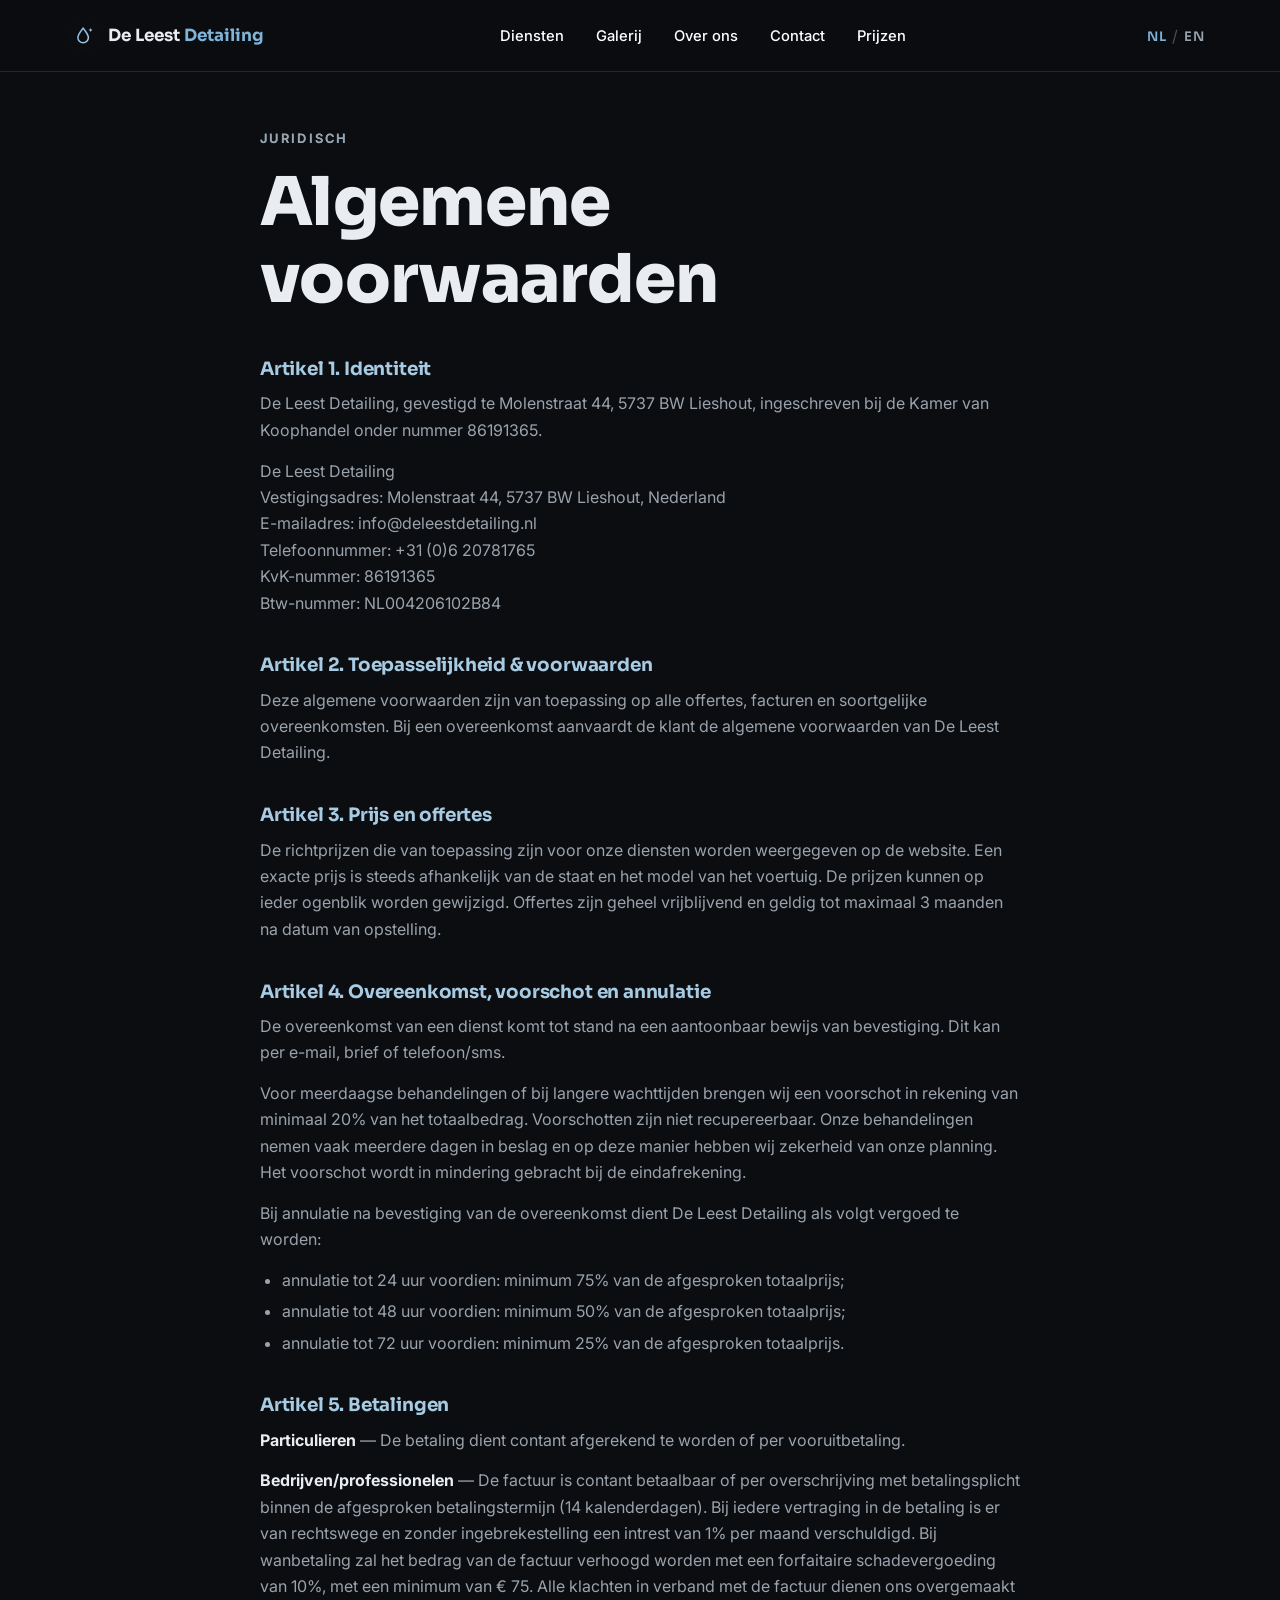
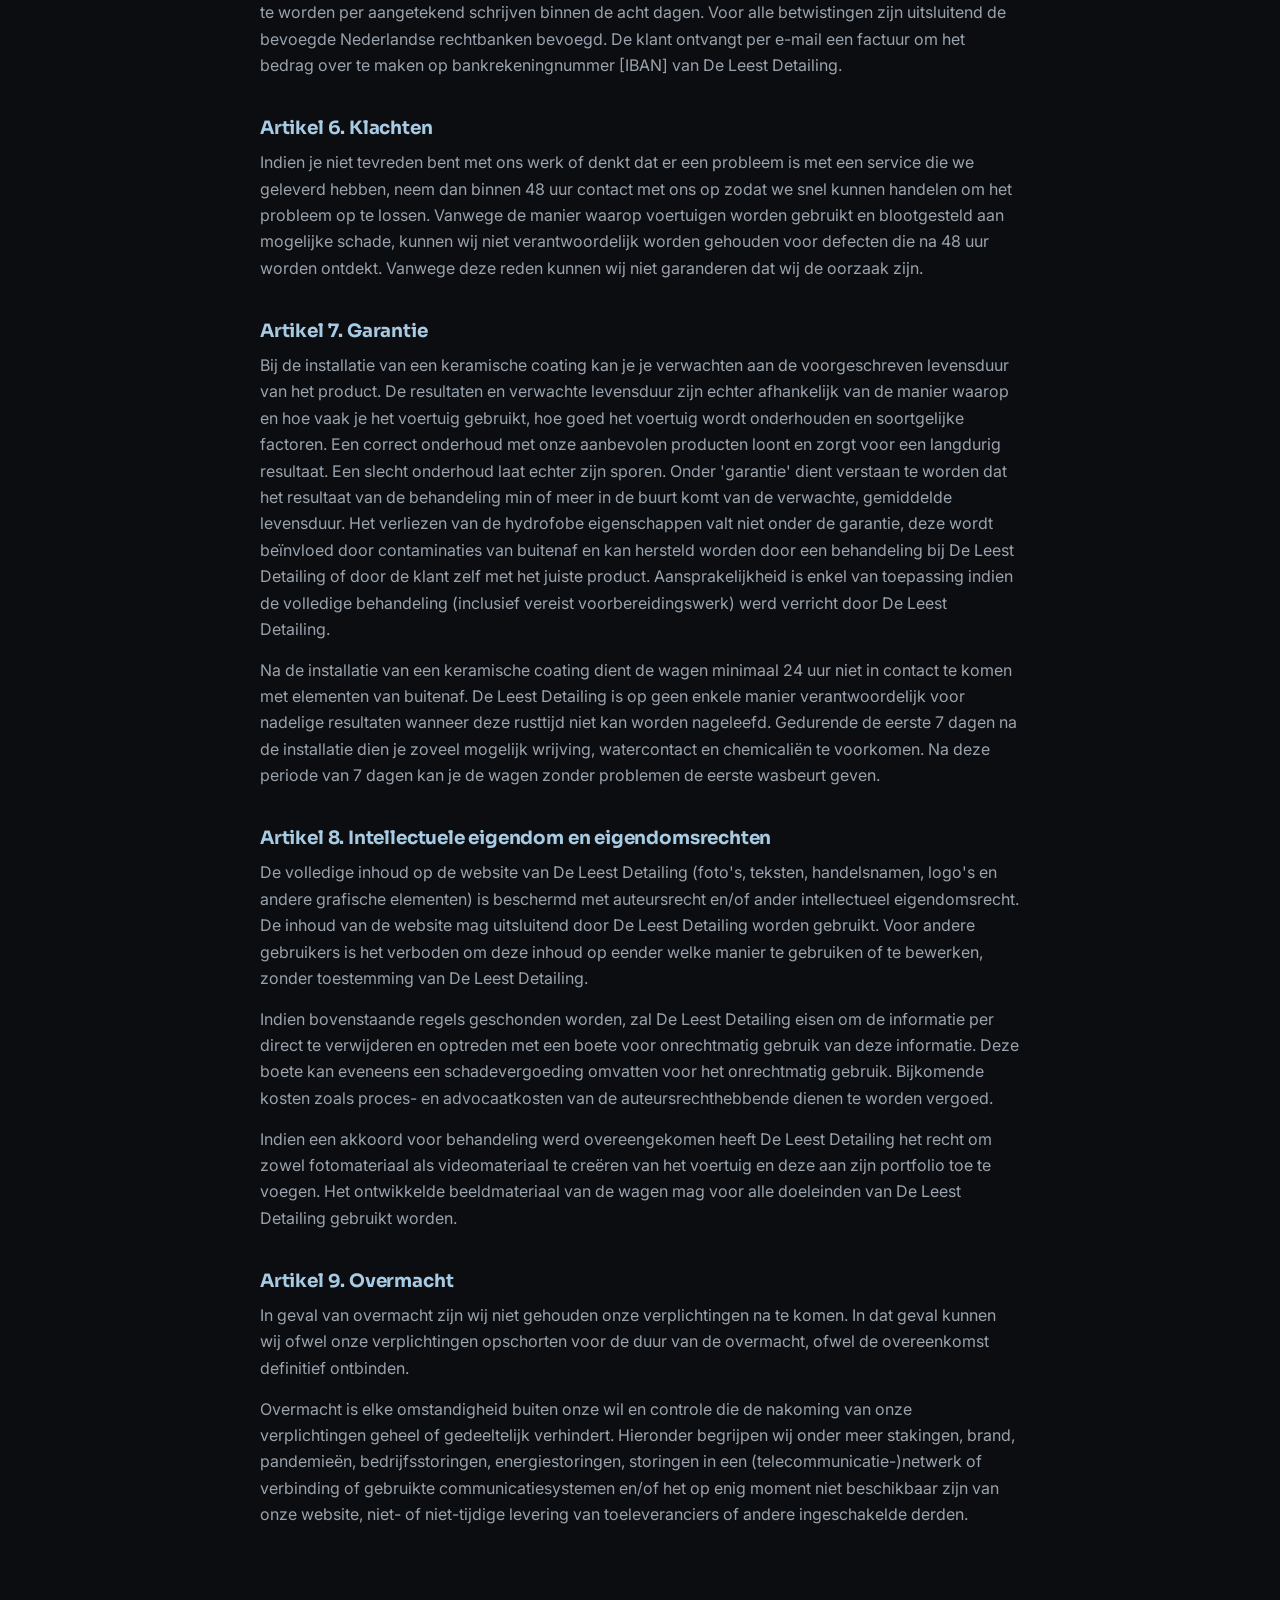
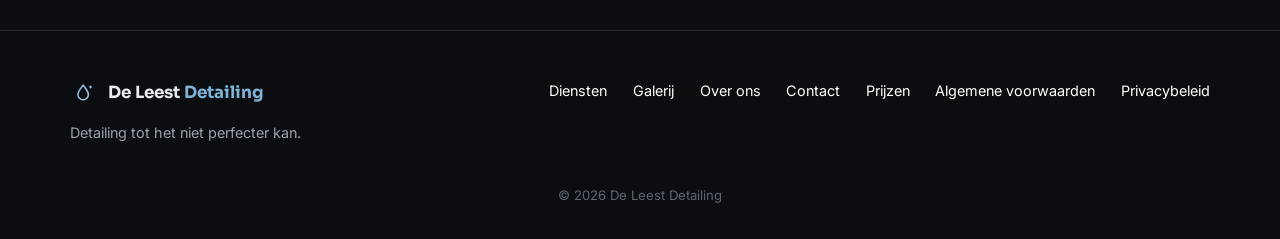
==== commit f57449b4: "Add privacy policy page, find-us box with Maps link, and business details - New privacybeleid.html (" ====
--- a/algemene-voorwaarden.html
+++ b/algemene-voorwaarden.html
@@ -58,14 +58,14 @@
         <h1 data-i18n="legal.title">Algemene voorwaarden</h1>
 
         <h2 data-i18n="legal.a1.title">Artikel 1. Identiteit</h2>
-        <p data-i18n="legal.a1.p1">De Leest Detailing, gevestigd te [STRAAT + HUISNUMMER], [POSTCODE + PLAATS], ingeschreven bij de Kamer van Koophandel onder nummer [KVK-NUMMER].</p>
+        <p data-i18n="legal.a1.p1">De Leest Detailing, gevestigd te Molenstraat 44, 5737 BW Lieshout, ingeschreven bij de Kamer van Koophandel onder nummer 86191365.</p>
         <p>
           De Leest Detailing<br>
-          <span data-i18n="legal.a1.line2">Vestigingsadres: [STRAAT + HUISNUMMER], [POSTCODE + PLAATS], Nederland</span><br>
-          <span data-i18n="legal.a1.line3">E-mailadres: [E-MAILADRES]</span><br>
+          <span data-i18n="legal.a1.line2">Vestigingsadres: Molenstraat 44, 5737 BW Lieshout, Nederland</span><br>
+          <span data-i18n="legal.a1.line3">E-mailadres: info@deleestdetailing.nl</span><br>
           <span data-i18n="legal.a1.line4">Telefoonnummer: +31 (0)6 20781765</span><br>
-          <span data-i18n="legal.a1.line5">KvK-nummer: [KVK-NUMMER]</span><br>
-          <span data-i18n="legal.a1.line6">Btw-nummer: [BTW-NUMMER]</span>
+          <span data-i18n="legal.a1.line5">KvK-nummer: 86191365</span><br>
+          <span data-i18n="legal.a1.line6">Btw-nummer: NL004206102B84</span>
         </p>
 
         <h2 data-i18n="legal.a2.title">Artikel 2. Toepasselijkheid &amp; voorwaarden</h2>
@@ -125,6 +125,7 @@
           <a href="index.html#contactForm" data-i18n="nav.contact">Contact</a>
           <a href="index.html#pricing" data-i18n="nav.pricing">Prijzen</a>
           <a href="algemene-voorwaarden.html" data-i18n="footer.terms">Algemene voorwaarden</a>
+          <a href="privacybeleid.html" data-i18n="footer.privacy">Privacybeleid</a>
         </nav>
       </div>
     </div>
--- a/css/style.css
+++ b/css/style.css
@@ -34,6 +34,11 @@
 
 img { display: block; max-width: 100%; }
 
+/* <picture> wrappers only switch the photo per device (assets/img/pc-ipad vs
+   assets/img/mobile, breakpoint 767px) — keep them layout-neutral so the
+   existing img rules below keep applying */
+picture { display: block; }
+
 h1, h2, h3, h4, h5 {
   font-family: var(--font-head);
   font-weight: 700;
@@ -377,6 +382,8 @@
 .moto-price-info .price-features { margin-bottom: 0; }
 .moto-price-side { text-align: center; flex: none; }
 .moto-price-side .price { justify-content: center; margin: 0 0 1rem; }
+/* Match the price colour inside .price-card, where .card p mutes the value */
+.moto-price-side .price-value { color: var(--muted); }
 @media (max-width: 900px) {
   .moto-price { flex-direction: column; align-items: flex-start; gap: 1.4rem; }
   .moto-price-side { text-align: left; }
@@ -500,6 +507,7 @@
   transition: transform 0.5s ease, filter 0.5s ease;
   filter: saturate(0.9);
 }
+.gallery-grid picture { height: 100%; }
 .gallery-grid figure:hover img { transform: scale(1.06); filter: saturate(1.15); }
 
 /* ---------- Contact ---------- */
@@ -548,6 +556,11 @@
   border-top: 1px solid var(--panel-border);
   font-size: 0.88rem;
 }
+.contact-list li span:last-child { white-space: normal; text-align: right; }
+.contact-list a { color: var(--text); text-decoration: none; border-bottom: 1px solid var(--panel-border); }
+.contact-list a:hover { color: var(--accent-2); border-bottom-color: var(--accent-2); }
+.maps-link { color: var(--accent-2); text-decoration: none; font-weight: 600; }
+.maps-link:hover { text-decoration: underline; }
 
 .contact-form {
   scroll-margin-top: calc(var(--header-h) + 1rem);
@@ -629,6 +642,8 @@
   align-items: flex-end;
   gap: 1.2rem;
 }
+.footer-brand { display: flex; align-items: center; gap: 1rem; margin-bottom: 0.9rem; }
+.footer-brand .logo { margin-bottom: 0; }
 .footer-social-top { display: none; }
 .footer-nav { display: flex; gap: 1.6rem; flex-wrap: wrap; }
 .footer-nav a { color: #fff; text-decoration: none; font-size: 0.9rem; transition: color 0.2s ease; }
@@ -687,11 +702,11 @@
      black stretch between the CTA buttons and the services section */
   .hero { align-items: flex-end; }
   .hero-content { padding-bottom: 3rem; }
-  /* Mobile footer: socials move above the tagline, everything left-aligned */
+  /* Mobile footer: socials move next to the brand name, everything left-aligned */
   .footer-inner { flex-direction: column; }
   .footer-right { align-items: flex-start; }
   .footer-right .footer-social { display: none; }
-  .footer-social-top { display: flex; margin: 0.9rem 0; }
+  .footer-social-top { display: flex; margin: 0; }
 }
 
 @media (max-width: 560px) {
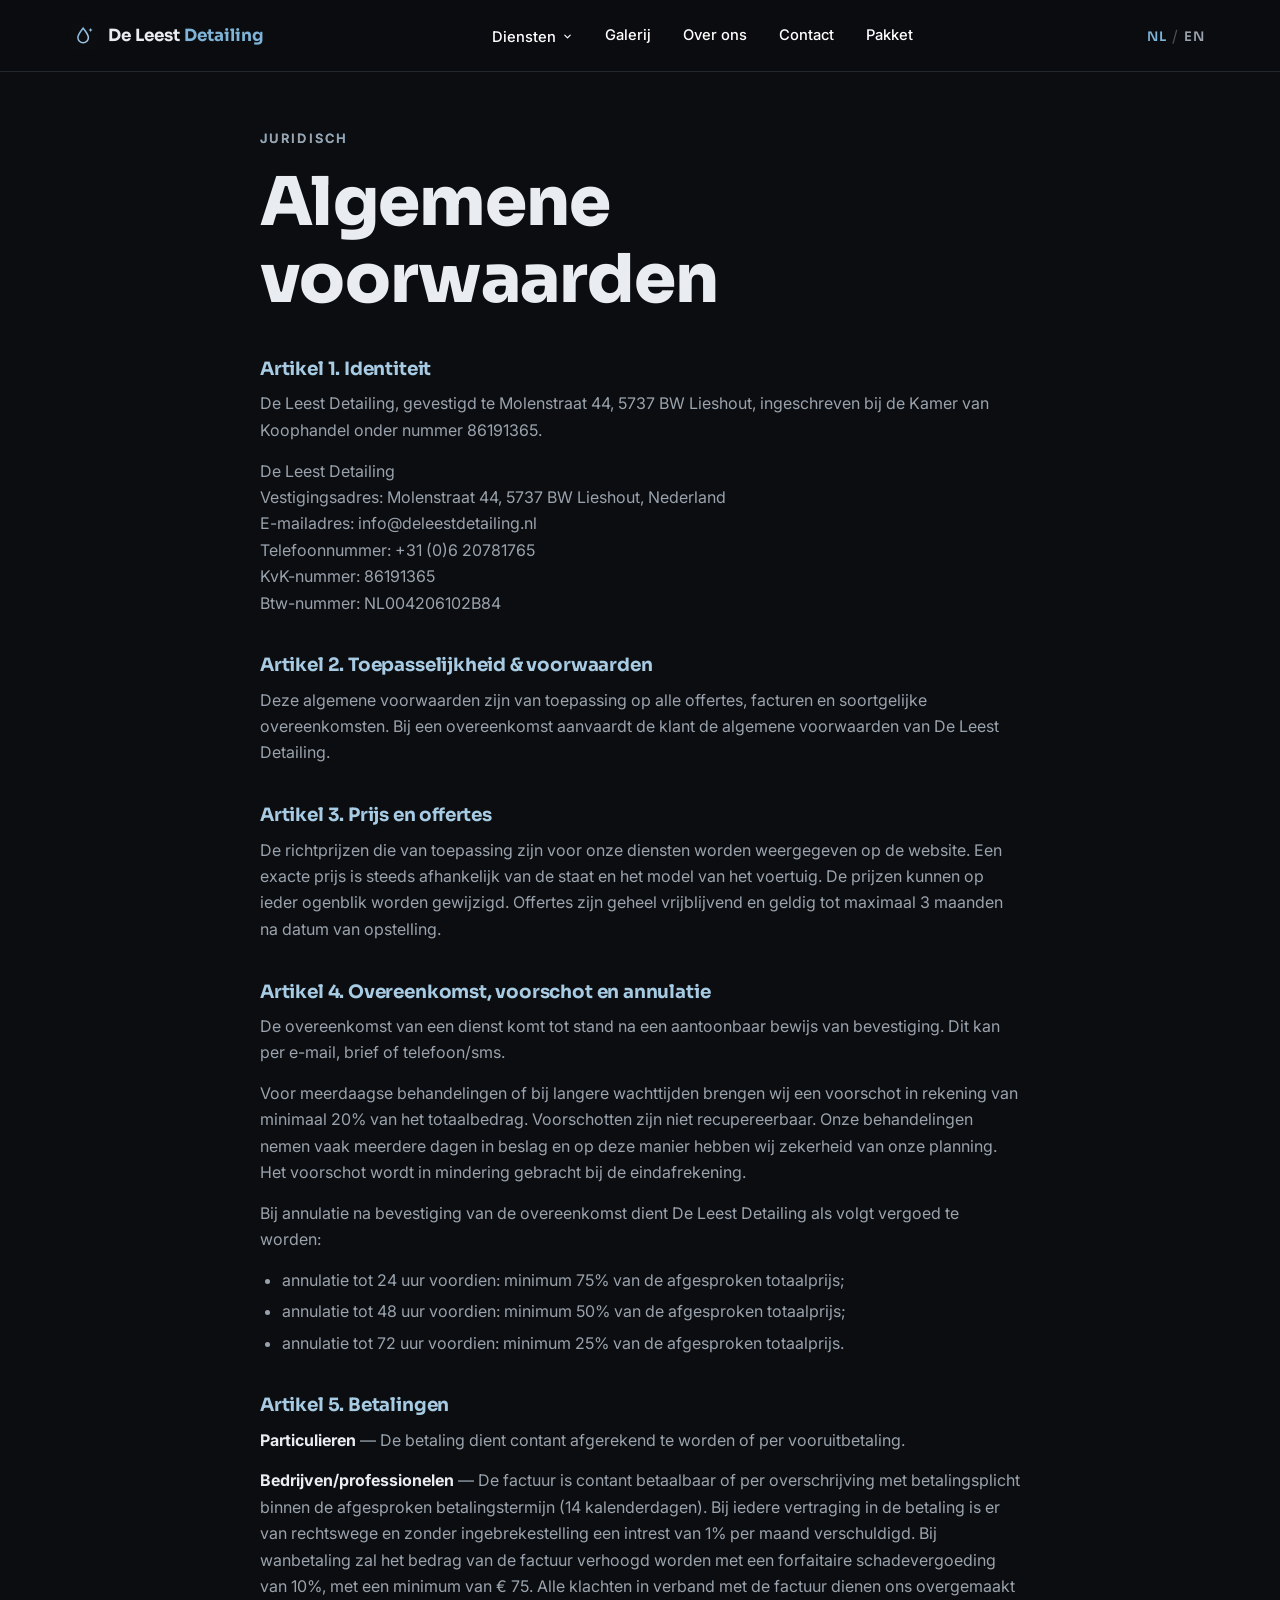
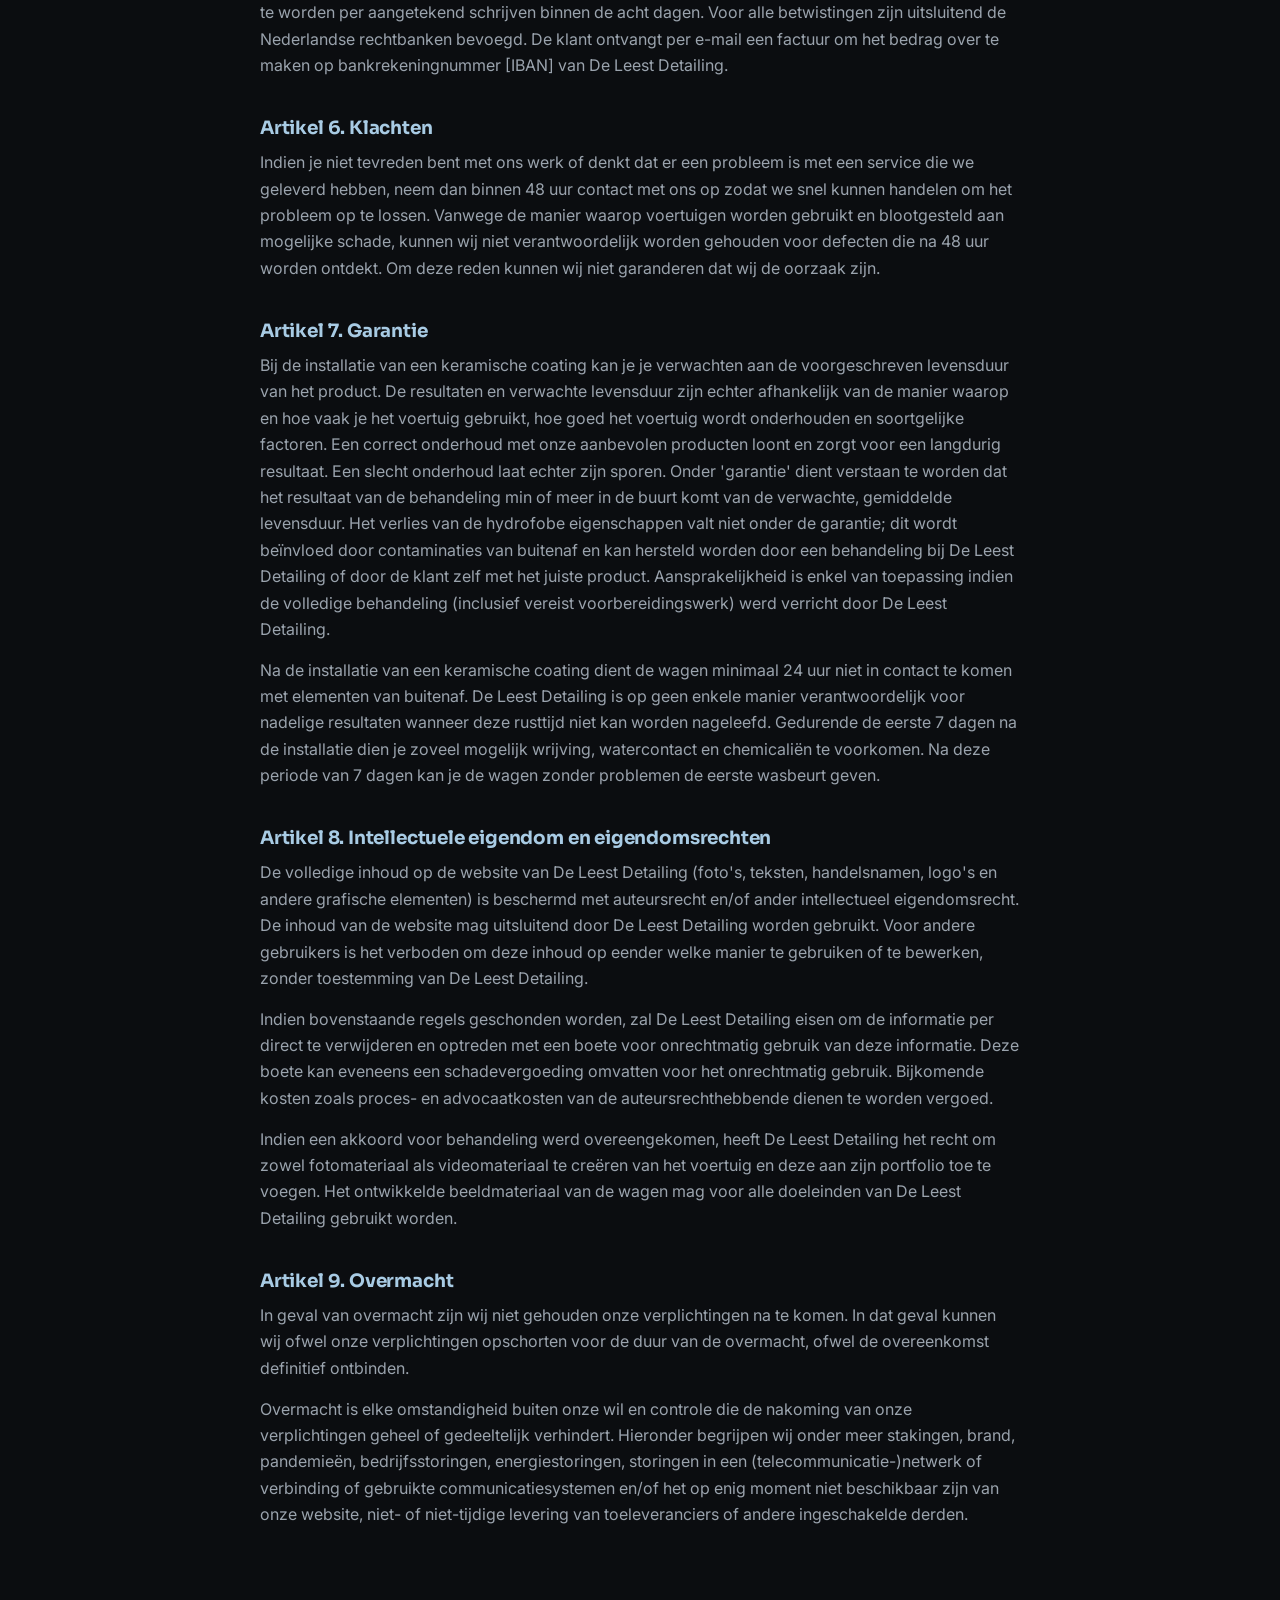
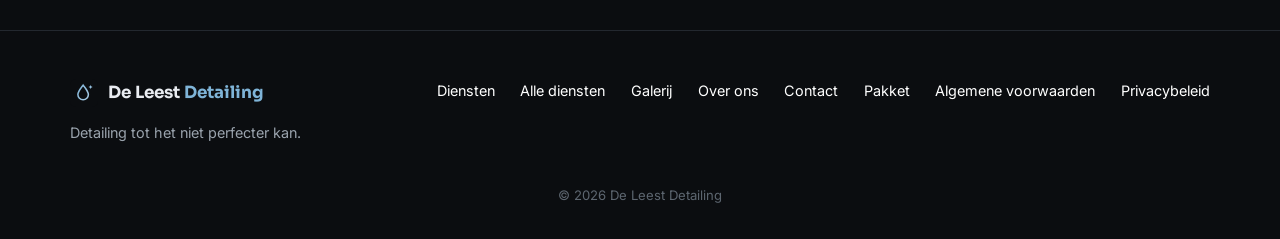
==== commit c2a1406b: "Add detailed services page with pricing, rework packages and site content - New diensten.html: per-s" ====
--- a/algemene-voorwaarden.html
+++ b/algemene-voorwaarden.html
@@ -34,11 +34,27 @@
       </a>
 
       <nav class="main-nav" aria-label="Main navigation">
-        <a href="index.html#services" data-i18n="nav.services">Diensten</a>
+        <div class="nav-dropdown">
+          <button type="button" class="nav-dropdown-toggle" aria-expanded="false" aria-haspopup="true"><span data-i18n="nav.services">Diensten</span><svg viewBox="0 0 24 24" fill="none" stroke="currentColor" stroke-width="2.6" stroke-linecap="round" stroke-linejoin="round" aria-hidden="true"><path d="M6 9l6 6 6-6"/></svg></button>
+          <div class="nav-dropdown-panel">
+            <a class="nav-dropdown-all" href="diensten.html" data-i18n="nav.allServices">Alle diensten</a>
+            <p class="nav-dropdown-group" data-i18n="nav.group.interieur">Interieur</p>
+            <a href="diensten.html#interieur-reinigen" data-i18n="nav.d.interieur">Interieur Reinigen</a>
+            <a href="diensten.html#vlekken-verwijderen" data-i18n="nav.d.vlekken">Vlekken verwijderen autobekleding</a>
+            <p class="nav-dropdown-group" data-i18n="nav.group.exterieur">Exterieur</p>
+            <a href="diensten.html#handwassen" data-i18n="nav.d.handwassen">Handwassen &amp; Beschermen</a>
+            <a href="diensten.html#polijsten" data-i18n="nav.d.polijsten">Polijsten &amp; Glansherstel</a>
+            <a href="diensten.html#keramische-coating" data-i18n="nav.d.coating">Keramische Coating</a>
+            <a href="diensten.html#cabrio-dak" data-i18n="nav.d.cabrio">Cabriodak reinigen &amp; impregneren</a>
+            <p class="nav-dropdown-group" data-i18n="nav.group.extra">Aanvullend</p>
+            <a href="diensten.html#motor-detailing" data-i18n="nav.d.motor">Motor Detailing</a>
+            <a href="diensten.html#lakdiktemeting" data-i18n="nav.d.lakdikte">Lakdiktemeting</a>
+          </div>
+        </div>
         <a href="index.html#gallery" data-i18n="nav.gallery">Galerij</a>
         <a href="index.html#about" data-i18n="nav.about">Over ons</a>
         <a href="index.html#contactForm" data-i18n="nav.contact">Contact</a>
-        <a href="index.html#pricing" data-i18n="nav.pricing">Prijzen</a>
+        <a href="index.html#pricing" data-i18n="nav.pricing">Pakket</a>
       </nav>
 
       <div class="header-actions">
@@ -86,19 +102,19 @@
 
         <h2 data-i18n="legal.a5.title">Artikel 5. Betalingen</h2>
         <p><strong data-i18n="legal.a5.p1lead">Particulieren</strong> — <span data-i18n="legal.a5.p1text">De betaling dient contant afgerekend te worden of per vooruitbetaling.</span></p>
-        <p><strong data-i18n="legal.a5.p2lead">Bedrijven/professionelen</strong> — <span data-i18n="legal.a5.p2text">De factuur is contant betaalbaar of per overschrijving met betalingsplicht binnen de afgesproken betalingstermijn (14 kalenderdagen). Bij iedere vertraging in de betaling is er van rechtswege en zonder ingebrekestelling een intrest van 1% per maand verschuldigd. Bij wanbetaling zal het bedrag van de factuur verhoogd worden met een forfaitaire schadevergoeding van 10%, met een minimum van € 75. Alle klachten in verband met de factuur dienen ons overgemaakt te worden per aangetekend schrijven binnen de acht dagen. Voor alle betwistingen zijn uitsluitend de bevoegde Nederlandse rechtbanken bevoegd. De klant ontvangt per e-mail een factuur om het bedrag over te maken op bankrekeningnummer [IBAN] van De Leest Detailing.</span></p>
+        <p><strong data-i18n="legal.a5.p2lead">Bedrijven/professionelen</strong> — <span data-i18n="legal.a5.p2text">De factuur is contant betaalbaar of per overschrijving met betalingsplicht binnen de afgesproken betalingstermijn (14 kalenderdagen). Bij iedere vertraging in de betaling is er van rechtswege en zonder ingebrekestelling een intrest van 1% per maand verschuldigd. Bij wanbetaling zal het bedrag van de factuur verhoogd worden met een forfaitaire schadevergoeding van 10%, met een minimum van € 75. Alle klachten in verband met de factuur dienen ons overgemaakt te worden per aangetekend schrijven binnen de acht dagen. Voor alle betwistingen zijn uitsluitend de Nederlandse rechtbanken bevoegd. De klant ontvangt per e-mail een factuur om het bedrag over te maken op bankrekeningnummer [IBAN] van De Leest Detailing.</span></p>
 
         <h2 data-i18n="legal.a6.title">Artikel 6. Klachten</h2>
-        <p data-i18n="legal.a6.p1">Indien je niet tevreden bent met ons werk of denkt dat er een probleem is met een service die we geleverd hebben, neem dan binnen 48 uur contact met ons op zodat we snel kunnen handelen om het probleem op te lossen. Vanwege de manier waarop voertuigen worden gebruikt en blootgesteld aan mogelijke schade, kunnen wij niet verantwoordelijk worden gehouden voor defecten die na 48 uur worden ontdekt. Vanwege deze reden kunnen wij niet garanderen dat wij de oorzaak zijn.</p>
+        <p data-i18n="legal.a6.p1">Indien je niet tevreden bent met ons werk of denkt dat er een probleem is met een service die we geleverd hebben, neem dan binnen 48 uur contact met ons op zodat we snel kunnen handelen om het probleem op te lossen. Vanwege de manier waarop voertuigen worden gebruikt en blootgesteld aan mogelijke schade, kunnen wij niet verantwoordelijk worden gehouden voor defecten die na 48 uur worden ontdekt. Om deze reden kunnen wij niet garanderen dat wij de oorzaak zijn.</p>
 
         <h2 data-i18n="legal.a7.title">Artikel 7. Garantie</h2>
-        <p data-i18n="legal.a7.p1">Bij de installatie van een keramische coating kan je je verwachten aan de voorgeschreven levensduur van het product. De resultaten en verwachte levensduur zijn echter afhankelijk van de manier waarop en hoe vaak je het voertuig gebruikt, hoe goed het voertuig wordt onderhouden en soortgelijke factoren. Een correct onderhoud met onze aanbevolen producten loont en zorgt voor een langdurig resultaat. Een slecht onderhoud laat echter zijn sporen. Onder 'garantie' dient verstaan te worden dat het resultaat van de behandeling min of meer in de buurt komt van de verwachte, gemiddelde levensduur. Het verliezen van de hydrofobe eigenschappen valt niet onder de garantie, deze wordt beïnvloed door contaminaties van buitenaf en kan hersteld worden door een behandeling bij De Leest Detailing of door de klant zelf met het juiste product. Aansprakelijkheid is enkel van toepassing indien de volledige behandeling (inclusief vereist voorbereidingswerk) werd verricht door De Leest Detailing.</p>
+        <p data-i18n="legal.a7.p1">Bij de installatie van een keramische coating kan je je verwachten aan de voorgeschreven levensduur van het product. De resultaten en verwachte levensduur zijn echter afhankelijk van de manier waarop en hoe vaak je het voertuig gebruikt, hoe goed het voertuig wordt onderhouden en soortgelijke factoren. Een correct onderhoud met onze aanbevolen producten loont en zorgt voor een langdurig resultaat. Een slecht onderhoud laat echter zijn sporen. Onder 'garantie' dient verstaan te worden dat het resultaat van de behandeling min of meer in de buurt komt van de verwachte, gemiddelde levensduur. Het verlies van de hydrofobe eigenschappen valt niet onder de garantie; dit wordt beïnvloed door contaminaties van buitenaf en kan hersteld worden door een behandeling bij De Leest Detailing of door de klant zelf met het juiste product. Aansprakelijkheid is enkel van toepassing indien de volledige behandeling (inclusief vereist voorbereidingswerk) werd verricht door De Leest Detailing.</p>
         <p data-i18n="legal.a7.p2">Na de installatie van een keramische coating dient de wagen minimaal 24 uur niet in contact te komen met elementen van buitenaf. De Leest Detailing is op geen enkele manier verantwoordelijk voor nadelige resultaten wanneer deze rusttijd niet kan worden nageleefd. Gedurende de eerste 7 dagen na de installatie dien je zoveel mogelijk wrijving, watercontact en chemicaliën te voorkomen. Na deze periode van 7 dagen kan je de wagen zonder problemen de eerste wasbeurt geven.</p>
 
         <h2 data-i18n="legal.a8.title">Artikel 8. Intellectuele eigendom en eigendomsrechten</h2>
         <p data-i18n="legal.a8.p1">De volledige inhoud op de website van De Leest Detailing (foto's, teksten, handelsnamen, logo's en andere grafische elementen) is beschermd met auteursrecht en/of ander intellectueel eigendomsrecht. De inhoud van de website mag uitsluitend door De Leest Detailing worden gebruikt. Voor andere gebruikers is het verboden om deze inhoud op eender welke manier te gebruiken of te bewerken, zonder toestemming van De Leest Detailing.</p>
         <p data-i18n="legal.a8.p2">Indien bovenstaande regels geschonden worden, zal De Leest Detailing eisen om de informatie per direct te verwijderen en optreden met een boete voor onrechtmatig gebruik van deze informatie. Deze boete kan eveneens een schadevergoeding omvatten voor het onrechtmatig gebruik. Bijkomende kosten zoals proces- en advocaatkosten van de auteursrechthebbende dienen te worden vergoed.</p>
-        <p data-i18n="legal.a8.p3">Indien een akkoord voor behandeling werd overeengekomen heeft De Leest Detailing het recht om zowel fotomateriaal als videomateriaal te creëren van het voertuig en deze aan zijn portfolio toe te voegen. Het ontwikkelde beeldmateriaal van de wagen mag voor alle doeleinden van De Leest Detailing gebruikt worden.</p>
+        <p data-i18n="legal.a8.p3">Indien een akkoord voor behandeling werd overeengekomen, heeft De Leest Detailing het recht om zowel fotomateriaal als videomateriaal te creëren van het voertuig en deze aan zijn portfolio toe te voegen. Het ontwikkelde beeldmateriaal van de wagen mag voor alle doeleinden van De Leest Detailing gebruikt worden.</p>
 
         <h2 data-i18n="legal.a9.title">Artikel 9. Overmacht</h2>
         <p data-i18n="legal.a9.p1">In geval van overmacht zijn wij niet gehouden onze verplichtingen na te komen. In dat geval kunnen wij ofwel onze verplichtingen opschorten voor de duur van de overmacht, ofwel de overeenkomst definitief ontbinden.</p>
@@ -120,10 +136,11 @@
       <div class="footer-right">
         <nav class="footer-nav" aria-label="Footer">
           <a href="index.html#services" data-i18n="nav.services">Diensten</a>
+          <a href="diensten.html" data-i18n="nav.allServices">Alle diensten</a>
           <a href="index.html#gallery" data-i18n="nav.gallery">Galerij</a>
           <a href="index.html#about" data-i18n="nav.about">Over ons</a>
           <a href="index.html#contactForm" data-i18n="nav.contact">Contact</a>
-          <a href="index.html#pricing" data-i18n="nav.pricing">Prijzen</a>
+          <a href="index.html#pricing" data-i18n="nav.pricing">Pakket</a>
           <a href="algemene-voorwaarden.html" data-i18n="footer.terms">Algemene voorwaarden</a>
           <a href="privacybeleid.html" data-i18n="footer.privacy">Privacybeleid</a>
         </nav>
--- a/css/style.css
+++ b/css/style.css
@@ -142,6 +142,71 @@
   transition: color 0.2s ease;
 }
 
+/* ---------- Nav dropdown (Diensten) ---------- */
+.nav-dropdown { position: relative; }
+.nav-dropdown-toggle {
+  display: inline-flex;
+  align-items: center;
+  gap: 0.35rem;
+  background: none;
+  border: none;
+  cursor: pointer;
+  padding: 0;
+  color: #fff;
+  font-family: var(--font-body);
+  font-size: 0.92rem;
+  font-weight: 500;
+  transition: color 0.2s ease;
+}
+.nav-dropdown-toggle svg {
+  width: 11px; height: 11px;
+  transition: transform 0.2s ease;
+}
+.nav-dropdown-toggle:hover { color: var(--accent-2); }
+.nav-dropdown:hover .nav-dropdown-toggle svg,
+.nav-dropdown:focus-within .nav-dropdown-toggle svg,
+.nav-dropdown.open .nav-dropdown-toggle svg { transform: rotate(180deg); }
+.nav-dropdown-panel {
+  position: absolute;
+  top: calc(100% + 16px);
+  left: 50%;
+  transform: translate(-50%, 8px);
+  min-width: 310px;
+  background: rgba(14, 17, 22, 0.98);
+  border: 1px solid var(--panel-border);
+  border-radius: var(--radius);
+  box-shadow: var(--shadow);
+  padding: 0.7rem 0;
+  opacity: 0;
+  visibility: hidden;
+  transition: opacity 0.2s ease, transform 0.2s ease, visibility 0.2s;
+  z-index: 60;
+}
+.nav-dropdown:hover .nav-dropdown-panel,
+.nav-dropdown:focus-within .nav-dropdown-panel,
+.nav-dropdown.open .nav-dropdown-panel {
+  opacity: 1;
+  visibility: visible;
+  transform: translate(-50%, 0);
+}
+.nav-dropdown-panel a {
+  display: block;
+  padding: 0.45rem 1.4rem;
+  font-size: 0.9rem;
+  font-weight: 400;
+}
+.nav-dropdown-panel a:hover { color: var(--accent); background: rgba(127, 180, 216, 0.07); }
+.nav-dropdown-all { font-weight: 600 !important; color: var(--accent-2) !important; }
+.nav-dropdown-group {
+  font-family: var(--font-head);
+  font-size: 0.68rem;
+  font-weight: 700;
+  text-transform: uppercase;
+  letter-spacing: 0.12em;
+  color: var(--accent);
+  padding: 0.85rem 1.4rem 0.25rem;
+}
+
 /* ---------- Social links ---------- */
 .social-links { display: flex; align-items: center; gap: 1.15rem; }
 .social-links a {
@@ -297,6 +362,27 @@
 .pricing-hero { padding-top: calc(var(--header-h) + 4rem); }
 .pricing-hero .section-intro, .pricing-intro { margin-bottom: 3rem; }
 
+/* Page hero with background photo (diensten.html) */
+.page-hero {
+  position: relative;
+  overflow: hidden;
+  padding-top: 0;
+  padding-bottom: 0;
+  display: flex;
+  align-items: center;
+  min-height: 52vh;
+  min-height: 52svh;
+}
+.page-hero-content {
+  position: relative;
+  z-index: 1;
+  padding-top: calc(var(--header-h) + 4rem);
+  padding-bottom: 4.5rem;
+}
+.svc-toc { margin: 0; color: var(--muted); font-size: 0.95rem; line-height: 2; max-width: 760px; }
+.svc-toc a { color: var(--text); text-decoration: none; border-bottom: 1px solid var(--panel-border); transition: color 0.2s, border-color 0.2s; }
+.svc-toc a:hover { color: var(--accent); border-color: var(--accent); }
+
 .pricing-grid {
   display: grid;
   grid-template-columns: repeat(4, 1fr);
@@ -309,7 +395,7 @@
   padding-top: 1.8rem;
 }
 .price-card:hover { transform: none; }
-.price-card h3 { font-size: 1.2rem; margin-bottom: 0.5rem; }
+.price-card h3 { font-size: 1.2rem; margin-bottom: 0.5rem; hyphens: auto; overflow-wrap: break-word; }
 .price-tag { color: var(--muted); font-size: 0.9rem; min-height: 3.6em; }
 .price {
   margin: 1.1rem 0 1.3rem;
@@ -363,7 +449,11 @@
 }
 .pricing-note { color: var(--muted); font-size: 0.88rem; margin-top: 1.4rem; max-width: 620px; }
 .pricing-note + .pricing-note { margin-top: 0.4rem; }
-.services-pricing-cta { margin-top: 3rem; text-align: center; }
+.services-pricing-cta { margin-top: 3rem; display: flex; gap: 1rem; justify-content: center; flex-wrap: wrap; }
+/* "Meer info" link at the bottom of a service card */
+.card-more { margin-top: 1rem; }
+.card-more a { color: var(--accent); font-size: 0.88rem; text-decoration: none; font-weight: 500; }
+.card-more a:hover { color: var(--accent-2); text-decoration: underline; }
 
 /* Motorcycle pricing block */
 .moto-price {
@@ -389,6 +479,65 @@
   .moto-price-side { text-align: left; }
   .moto-price-side .price { justify-content: flex-start; }
 }
+
+/* ---------- Diensten page (service detail sections) ---------- */
+.svc-section { scroll-margin-top: calc(var(--header-h) + 14px); }
+.svc-werkwijze { margin: 1.6rem 0 2.4rem; max-width: 720px; }
+.svc-werkwijze h3 { font-size: 1.05rem; margin-bottom: 0.8rem; color: var(--accent-2); }
+.svc-werkwijze ul { list-style: none; display: flex; flex-direction: column; gap: 0.55rem; }
+.svc-werkwijze li {
+  display: flex;
+  align-items: flex-start;
+  gap: 0.55rem;
+  font-size: 0.92rem;
+  color: #c3cad3;
+}
+/* Flexible grid variant for service pricing cards (2–3 cards per row) */
+.pricing-grid.svc-grid { grid-template-columns: repeat(auto-fit, minmax(290px, 1fr)); }
+.svc-grid .price-tag { min-height: 0; }
+/* In the narrower svc cards the "Meest gekozen" badge sits on its own line
+   above the title instead of floating over it */
+.svc-grid .price-badge { position: static; display: inline-block; align-self: flex-start; margin-bottom: 0.7rem; }
+.svc-grid .price-card-featured h3 { padding-right: 0; }
+/* Surcharge / duration lines inside a price card */
+.svc-meta {
+  border-top: 1px solid var(--panel-border);
+  padding-top: 0.9rem;
+  margin-bottom: 1.4rem;
+  display: flex;
+  flex-direction: column;
+  gap: 0.3rem;
+}
+.svc-meta p { color: var(--muted); font-size: 0.84rem; }
+/* Price suffix, e.g. "per velg" / "vaste prijs" */
+.price-suffix { color: var(--muted); font-size: 0.85rem; }
+/* Add-on treatment cards */
+.svc-addons { margin-top: 2.4rem; }
+.svc-addons > h3 { font-size: 1.05rem; margin-bottom: 1.1rem; color: var(--accent-2); }
+.svc-addon-grid {
+  display: grid;
+  grid-template-columns: repeat(auto-fill, minmax(250px, 1fr));
+  gap: 1.1rem;
+}
+.svc-addon {
+  background: var(--panel);
+  border: 1px solid var(--panel-border);
+  border-radius: var(--radius);
+  padding: 1.3rem 1.4rem;
+}
+.svc-addon h4 { font-size: 0.98rem; margin-bottom: 0.3rem; }
+.svc-addon .addon-price {
+  font-family: var(--font-head);
+  font-weight: 700;
+  font-size: 0.9rem;
+  color: var(--accent-2);
+  margin-bottom: 0.55rem;
+}
+.svc-addon p { color: var(--muted); font-size: 0.87rem; }
+.svc-addon .addon-link { font-size: 0.87rem; color: var(--accent); }
+/* Footnote under a service pricing block */
+.svc-note { color: var(--muted); font-size: 0.84rem; margin-top: 1.4rem; max-width: 720px; }
+.svc-cta { margin-top: 2.2rem; }
 
 /* Comparison table */
 .compare-wrap {
@@ -698,6 +847,31 @@
   .main-nav.open { transform: translateY(0); }
   .main-nav a { padding: 0.9rem 6%; font-size: 1rem; border-top: 1px solid rgba(255,255,255,0.05); }
   .main-nav a:first-child { border-top: none; }
+  /* Mobile dropdown: static, tap-to-expand sublist inside the menu */
+  .nav-dropdown { width: 100%; }
+  .nav-dropdown-toggle {
+    width: 100%;
+    justify-content: space-between;
+    padding: 0.9rem 6%;
+    font-size: 1rem;
+    border-top: 1px solid rgba(255,255,255,0.05);
+  }
+  .nav-dropdown-panel {
+    position: static;
+    transform: none;
+    min-width: 0;
+    border: none;
+    border-radius: 0;
+    box-shadow: none;
+    background: rgba(255, 255, 255, 0.03);
+    padding: 0.2rem 0 0.5rem;
+    display: none;
+    opacity: 1;
+    visibility: visible;
+  }
+  .nav-dropdown.open .nav-dropdown-panel { display: block; transform: none; }
+  .nav-dropdown-panel a { padding: 0.55rem 6% 0.55rem 10%; font-size: 0.95rem; border-top: none; }
+  .nav-dropdown-group { padding: 0.7rem 6% 0.2rem 7.5%; }
   /* Anchor hero content to the bottom on mobile so there is no long
      black stretch between the CTA buttons and the services section */
   .hero { align-items: flex-end; }
@@ -712,6 +886,8 @@
 @media (max-width: 560px) {
   .section { padding: 4rem 0; }
   .pricing-hero { padding-top: calc(var(--header-h) + 2.5rem); }
+  .page-hero { min-height: 0; }
+  .page-hero-content { padding-top: calc(var(--header-h) + 2.5rem); padding-bottom: 3rem; }
   .pricing-grid { grid-template-columns: 1fr; }
   .price-tag { min-height: 0; }
   .cta-band { padding: 2rem 1.4rem; }
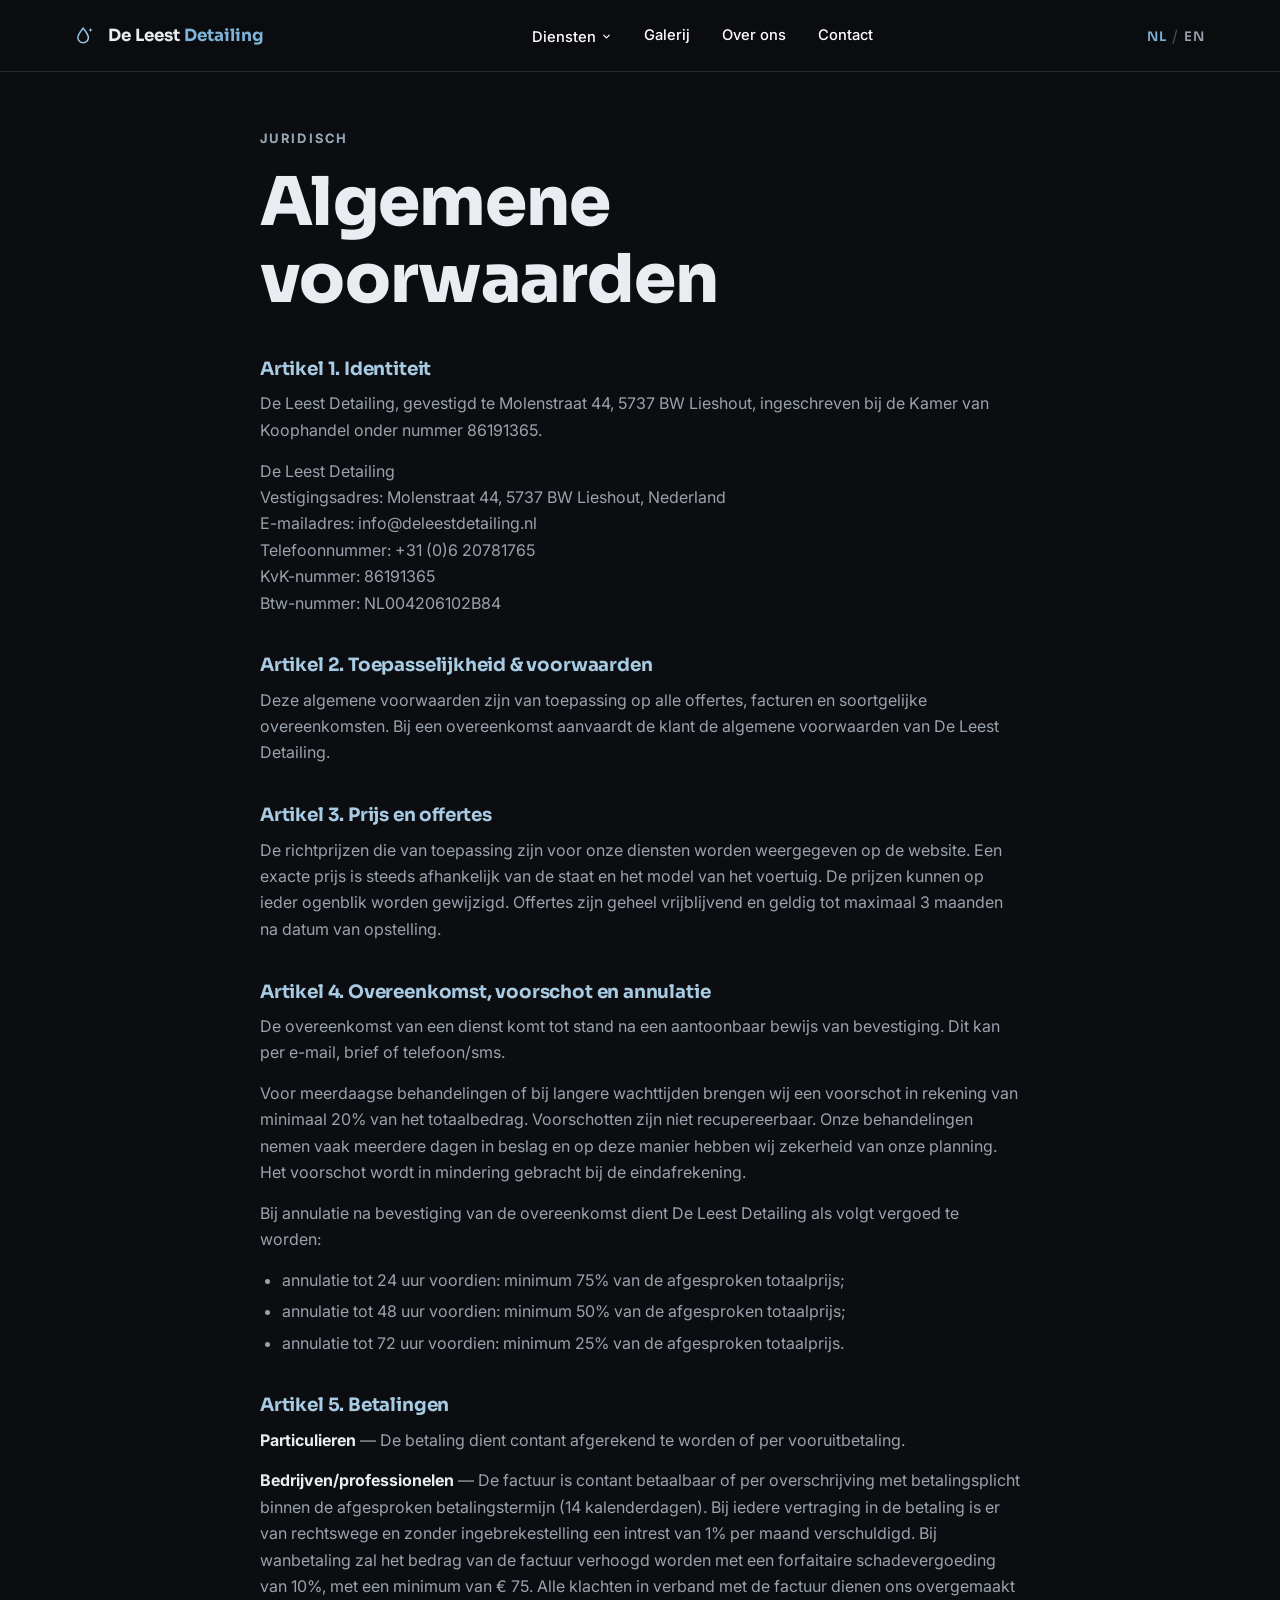
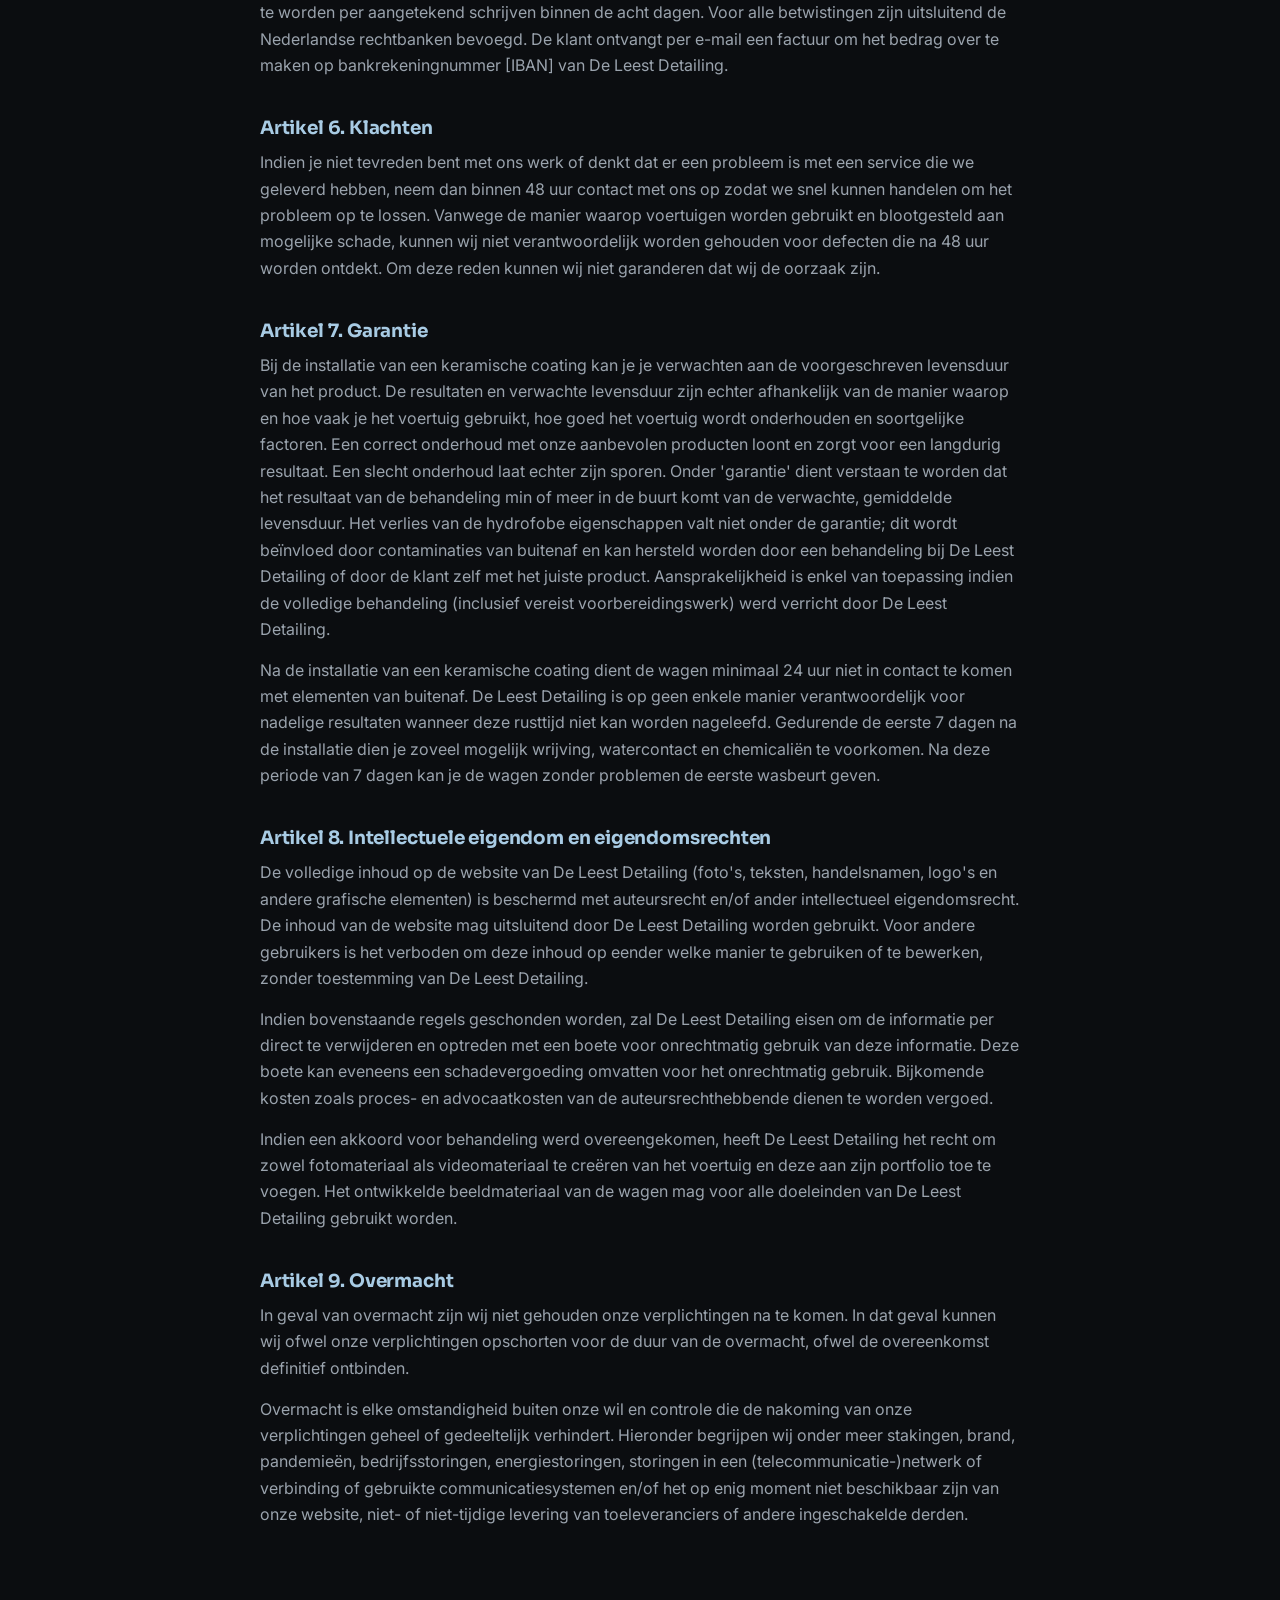
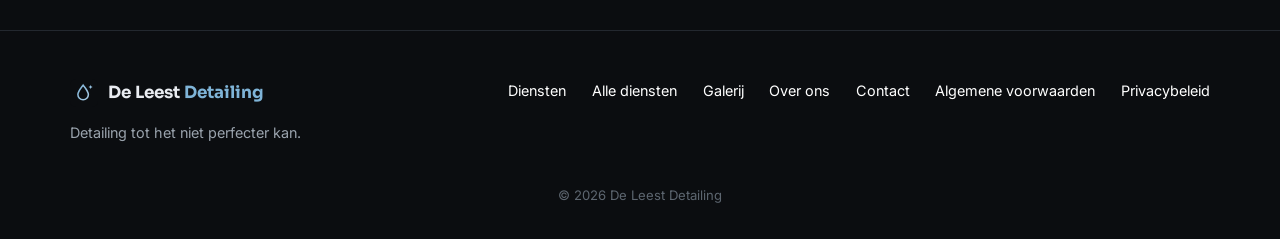
==== commit 0ef20608: "Hide Pakket/#pricing section on index and all links to it - Comment out the #pricing packages sectio" ====
--- a/algemene-voorwaarden.html
+++ b/algemene-voorwaarden.html
@@ -54,7 +54,7 @@
         <a href="index.html#gallery" data-i18n="nav.gallery">Galerij</a>
         <a href="index.html#about" data-i18n="nav.about">Over ons</a>
         <a href="index.html#contactForm" data-i18n="nav.contact">Contact</a>
-        <a href="index.html#pricing" data-i18n="nav.pricing">Pakket</a>
+        <!-- Pakket link hidden 2026-10-28 (section disabled, kept for restore): <a href="index.html#pricing" data-i18n="nav.pricing">Pakket</a> -->
       </nav>
 
       <div class="header-actions">
@@ -140,7 +140,7 @@
           <a href="index.html#gallery" data-i18n="nav.gallery">Galerij</a>
           <a href="index.html#about" data-i18n="nav.about">Over ons</a>
           <a href="index.html#contactForm" data-i18n="nav.contact">Contact</a>
-          <a href="index.html#pricing" data-i18n="nav.pricing">Pakket</a>
+          <!-- Pakket link hidden 2026-10-28 (section disabled, kept for restore): <a href="index.html#pricing" data-i18n="nav.pricing">Pakket</a> -->
           <a href="algemene-voorwaarden.html" data-i18n="footer.terms">Algemene voorwaarden</a>
           <a href="privacybeleid.html" data-i18n="footer.privacy">Privacybeleid</a>
         </nav>
